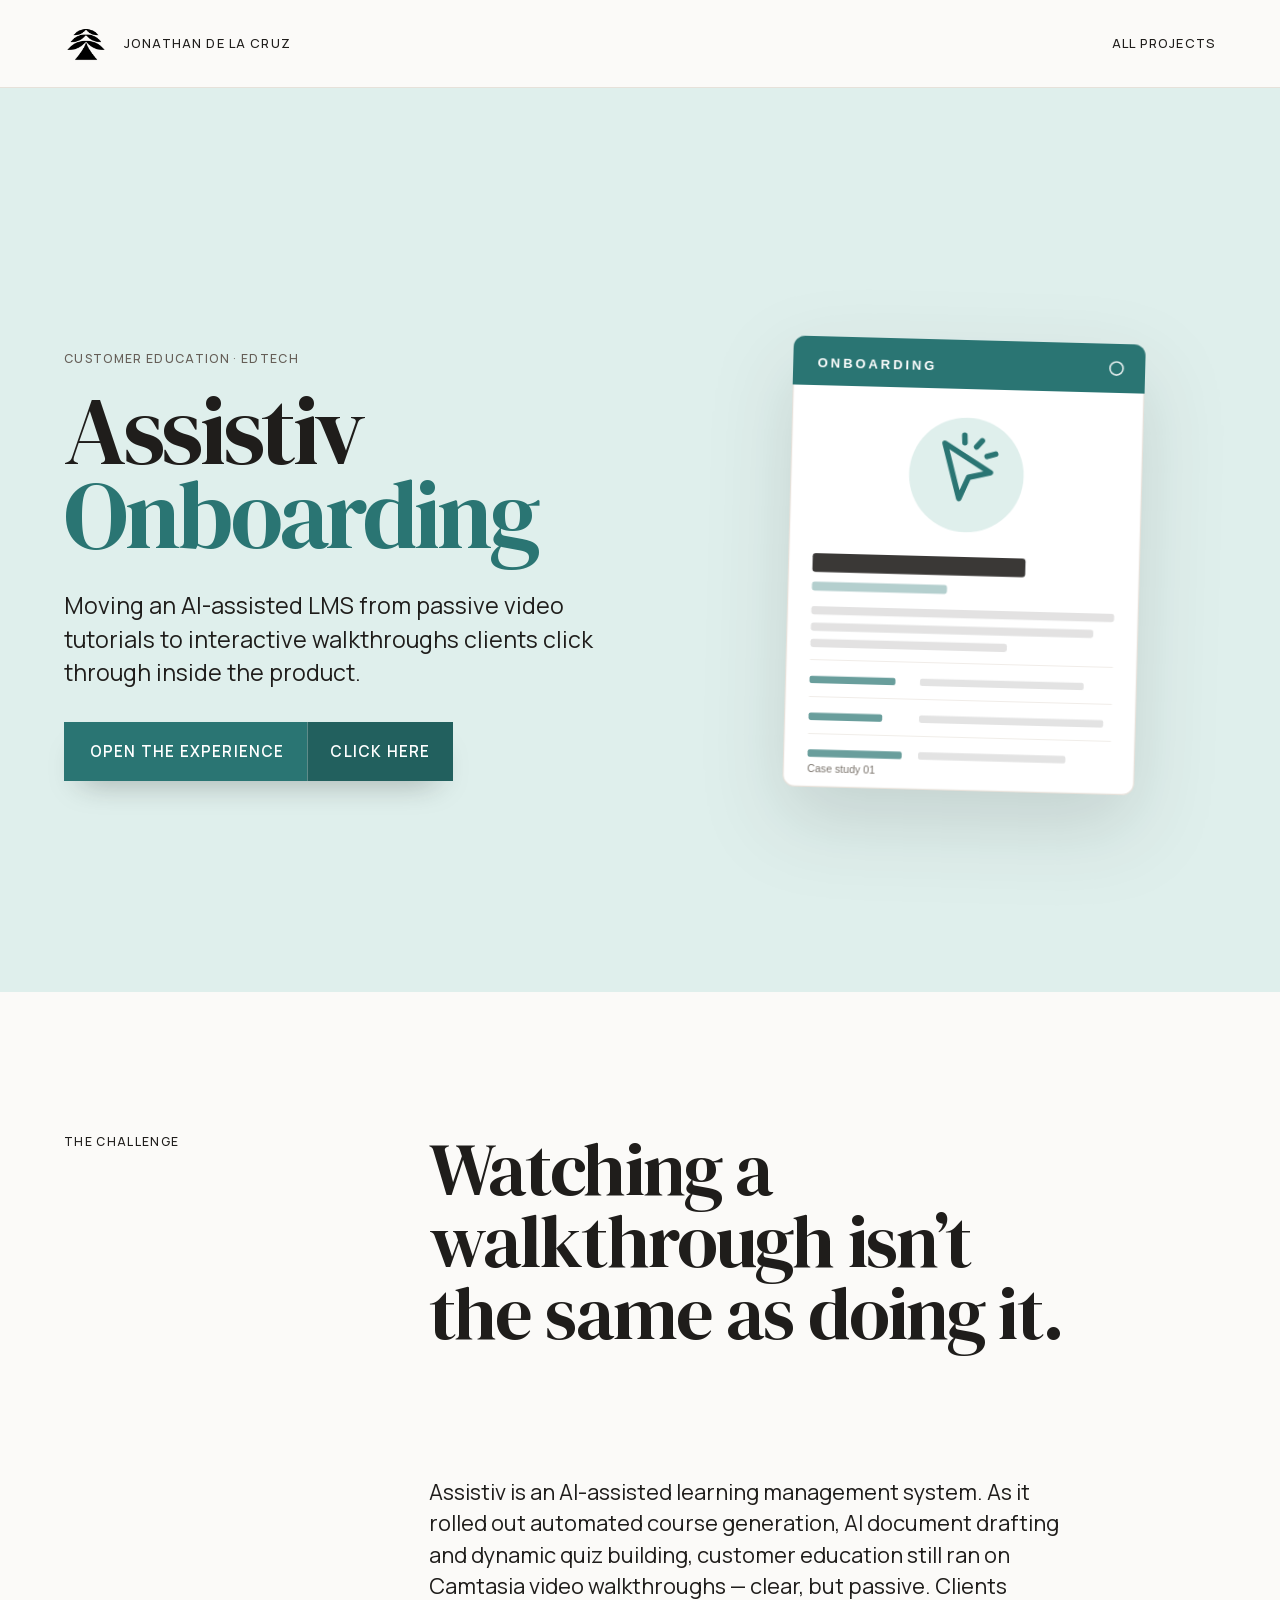
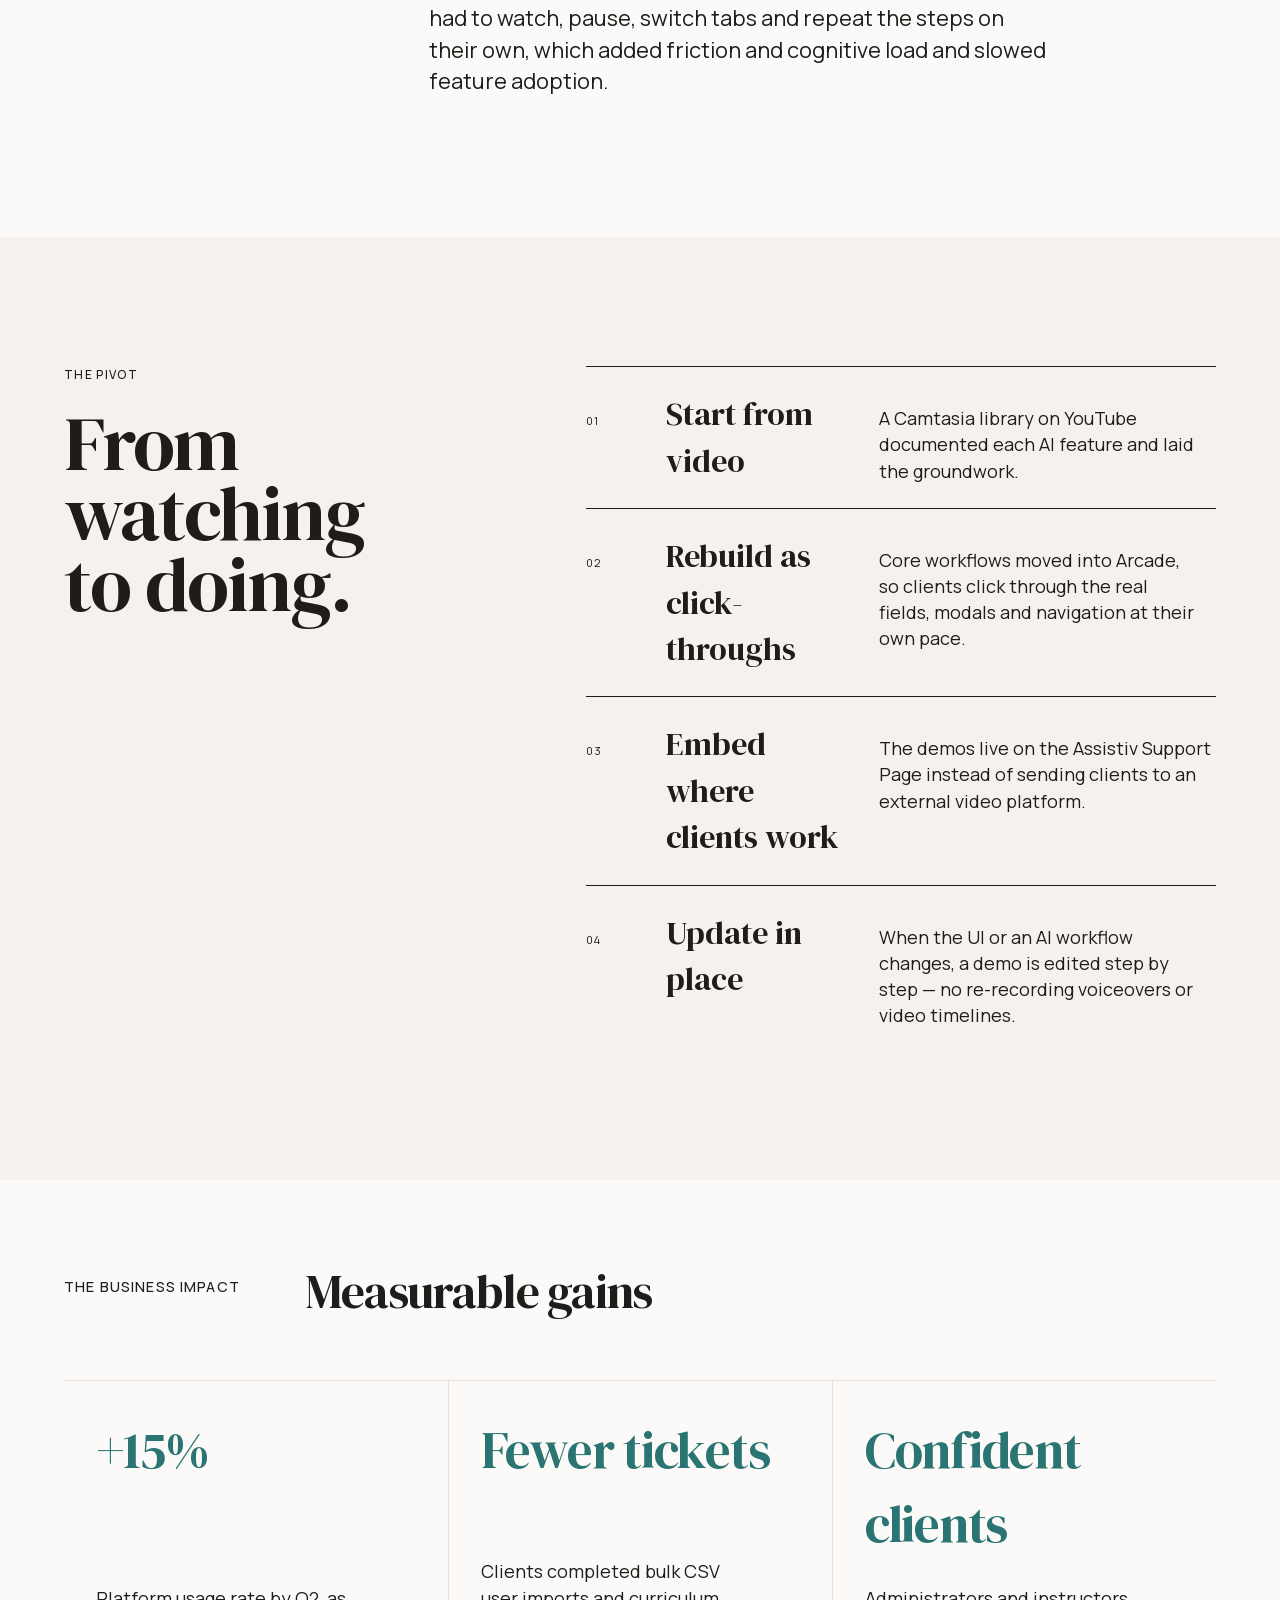
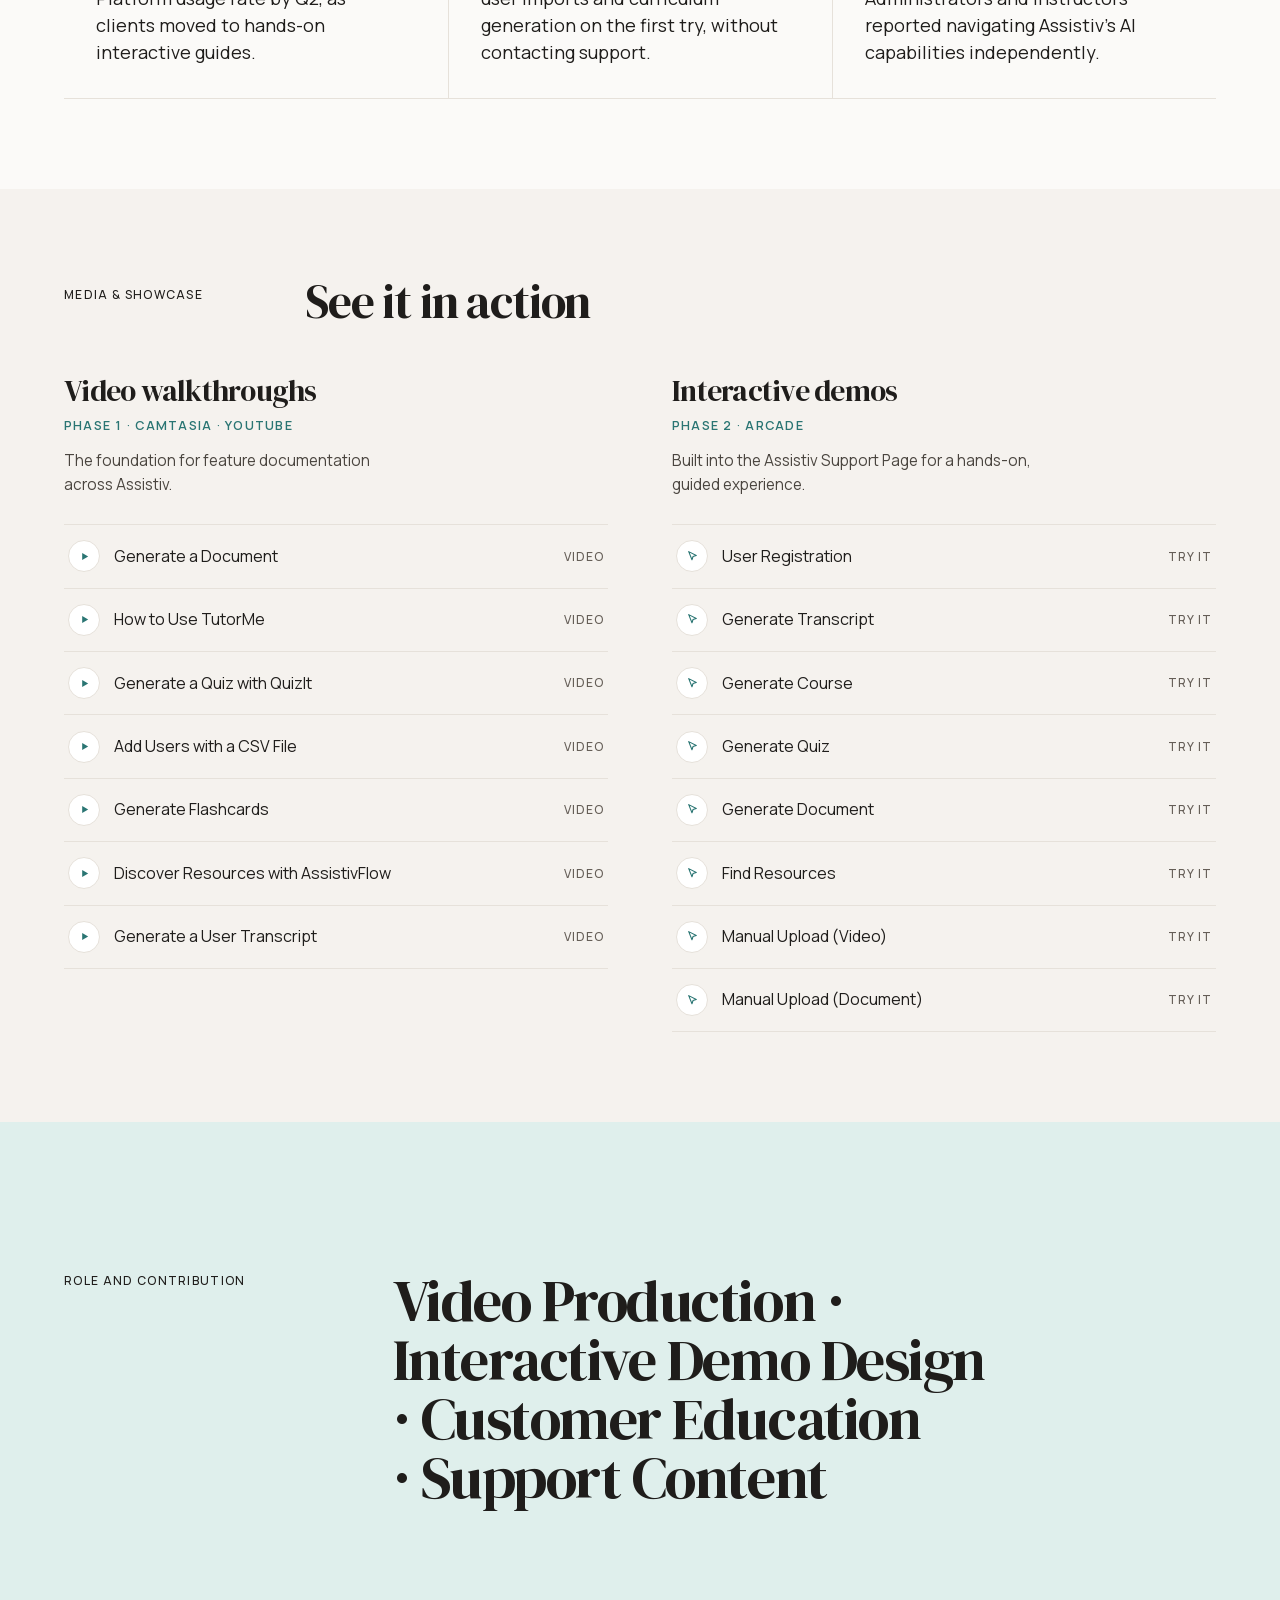
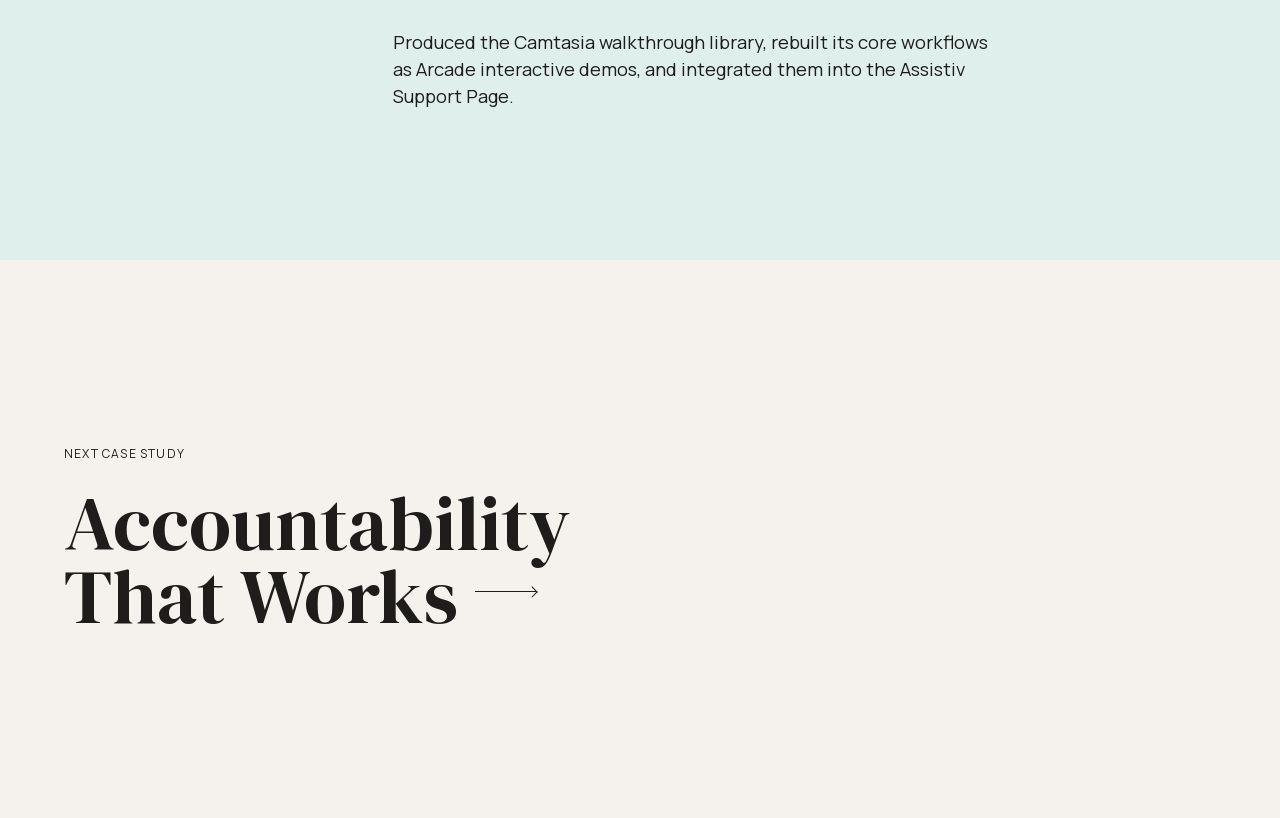
==== projects/01/index.html @ afb8cd5b "First version of portfolio Static site for GitHub Pages at jonathandelacruzid.github.io. Original .m" ====
<!DOCTYPE html>
<html lang="en">
<head>
  <meta charset="UTF-8">
  <meta name="viewport" content="width=device-width, initial-scale=1">
  <meta name="description" content="Assistiv Onboarding — moving an AI-assisted LMS’s customer education from passive video tutorials to interactive, in-product walkthroughs. A case study by Jonathan De La Cruz.">
  <link rel="icon" type="image/png" href="/brand/logo.png">
  <title>Assistiv Onboarding — Jonathan De La Cruz</title>
  <link rel="stylesheet" href="/_astro/global.C__PRQxV.css?v=2026091125">
</head>
<body class="case-page case-01">
<a class="skip-link" href="#main">Skip to main content</a>

<header class="case-header">
  <a class="case-home" href="/" aria-label="Back to home">
    <img src="/brand/logo.png" alt=""><span>Jonathan De La Cruz</span>
  </a>
  <a href="/#projects">All projects</a>
</header>

<main id="main" tabindex="-1">

  <!-- ============ HERO ============ -->
  <section class="case-hero">
    <div class="case-hero-copy">
      <p class="project-status">Customer education · EdTech</p>
      <h1>Assistiv<br><em>Onboarding</em></h1>
      <p class="case-deck">Moving an AI-assisted LMS from passive video tutorials to interactive walkthroughs clients click through inside the product.</p>
      <div class="case-actions">
        <!-- Opens the modal on the flagship interactive demo (Generate Course) -->
        <button type="button" class="case-button" data-project-modal aria-haspopup="dialog"
                data-video="https://demo.arcade.software/eIdaMYwODWnd1zCgJN51"><span class="case-button-label">Open the experience</span><span class="case-button-hint" aria-hidden="true">Click here</span></button>
      </div>
    </div>
      <div class="case-card-art" aria-hidden="true">
        <span></span>
        <img src="/images/cards/01.svg" alt="">
      </div>
  </section>

  <!-- ============ CHALLENGE ============ -->
  <section class="case-intro">
    <p class="case-number">The challenge</p>
    <h2>Watching a walkthrough isn’t the same as doing it.</h2>
    <p>Assistiv is an AI-assisted learning management system. As it rolled out automated course generation, AI document drafting and dynamic quiz building, customer education still ran on Camtasia video walkthroughs — clear, but passive. Clients had to watch, pause, switch tabs and repeat the steps on their own, which added friction and cognitive load and slowed feature adoption.</p>
  </section>

  <!-- ============ PIVOT ============ -->
  <section class="case-process case-01-process">
    <div class="process-heading">
      <p class="case-number">The pivot</p>
      <h2>From watching<br>to doing.</h2>
    </div>
    <ol class="journey-list">
      <li><span>Start from video</span>
        <p>A Camtasia library on YouTube documented each AI feature and laid the groundwork.</p>
      </li>
      <li><span>Rebuild as click-throughs</span>
        <p>Core workflows moved into Arcade, so clients click through the real fields, modals and navigation at their own pace.</p>
      </li>
      <li><span>Embed where clients work</span>
        <p>The demos live on the Assistiv Support Page instead of sending clients to an external video platform.</p>
      </li>
      <li><span>Update in place</span>
        <p>When the UI or an AI workflow changes, a demo is edited step by step — no re-recording voiceovers or video timelines.</p>
      </li>
    </ol>
  </section>

  <!-- ============ IMPACT ============ -->
  <section class="practice case-impact" aria-labelledby="impact-title">
    <div class="practice-intro">
      <p class="section-label">The business impact</p>
      <h2 id="impact-title">Measurable gains</h2>
    </div>
    <div class="practice-grid">
      <article class="practice-item">
        <h3>+15%</h3>
        <p>Platform usage rate by Q2, as clients moved to hands-on interactive guides.</p>
      </article>
      <article class="practice-item">
        <h3>Fewer tickets</h3>
        <p>Clients completed bulk CSV user imports and curriculum generation on the first try, without contacting support.</p>
      </article>
      <article class="practice-item">
        <h3>Confident clients</h3>
        <p>Administrators and instructors reported navigating Assistiv’s AI capabilities independently.</p>
      </article>
    </div>
  </section>

  <!-- ============ MEDIA ============
       Every .media-item plays in the modal; add or remove <li> rows freely. -->
  <section class="case-media" aria-labelledby="media-title">
    <div class="case-media-intro">
      <p class="case-number">Media &amp; showcase</p>
      <h2 id="media-title">See it in action</h2>
    </div>

    <div class="media-phases">
      <div class="media-phase">
        <h3>Video walkthroughs</h3>
        <p class="media-phase-meta">Phase 1 · Camtasia · YouTube</p>
        <p class="media-phase-note">The foundation for feature documentation across Assistiv.</p>
        <ul class="media-list" data-category="Phase 1 · Video walkthrough">
          <li><button type="button" class="media-item" data-project-modal aria-haspopup="dialog" data-video="https://youtu.be/sUVRJPkeFIY"><span class="media-icon" aria-hidden="true"><svg width="11" height="11" viewBox="0 0 24 24" fill="currentColor"><path d="M7 4.5v15l13-7.5z"/></svg></span><span class="media-title">Generate a Document</span><span class="media-kind">Video</span></button></li>
          <li><button type="button" class="media-item" data-project-modal aria-haspopup="dialog" data-video="https://youtu.be/mBNGm29snMU"><span class="media-icon" aria-hidden="true"><svg width="11" height="11" viewBox="0 0 24 24" fill="currentColor"><path d="M7 4.5v15l13-7.5z"/></svg></span><span class="media-title">How to Use TutorMe</span><span class="media-kind">Video</span></button></li>
          <li><button type="button" class="media-item" data-project-modal aria-haspopup="dialog" data-video="https://youtu.be/IfBvhmN5Dak"><span class="media-icon" aria-hidden="true"><svg width="11" height="11" viewBox="0 0 24 24" fill="currentColor"><path d="M7 4.5v15l13-7.5z"/></svg></span><span class="media-title">Generate a Quiz with QuizIt</span><span class="media-kind">Video</span></button></li>
          <li><button type="button" class="media-item" data-project-modal aria-haspopup="dialog" data-video="https://youtu.be/JyE-2MwUx4Q"><span class="media-icon" aria-hidden="true"><svg width="11" height="11" viewBox="0 0 24 24" fill="currentColor"><path d="M7 4.5v15l13-7.5z"/></svg></span><span class="media-title">Add Users with a CSV File</span><span class="media-kind">Video</span></button></li>
          <li><button type="button" class="media-item" data-project-modal aria-haspopup="dialog" data-video="https://youtu.be/KKsu8zJ3w8E"><span class="media-icon" aria-hidden="true"><svg width="11" height="11" viewBox="0 0 24 24" fill="currentColor"><path d="M7 4.5v15l13-7.5z"/></svg></span><span class="media-title">Generate Flashcards</span><span class="media-kind">Video</span></button></li>
          <li><button type="button" class="media-item" data-project-modal aria-haspopup="dialog" data-video="https://youtu.be/Ww1mPln5HUc"><span class="media-icon" aria-hidden="true"><svg width="11" height="11" viewBox="0 0 24 24" fill="currentColor"><path d="M7 4.5v15l13-7.5z"/></svg></span><span class="media-title">Discover Resources with AssistivFlow</span><span class="media-kind">Video</span></button></li>
          <li><button type="button" class="media-item" data-project-modal aria-haspopup="dialog" data-video="https://youtu.be/Z1Zgf-RsWPo"><span class="media-icon" aria-hidden="true"><svg width="11" height="11" viewBox="0 0 24 24" fill="currentColor"><path d="M7 4.5v15l13-7.5z"/></svg></span><span class="media-title">Generate a User Transcript</span><span class="media-kind">Video</span></button></li>
        </ul>
      </div>

      <div class="media-phase">
        <h3>Interactive demos</h3>
        <p class="media-phase-meta">Phase 2 · Arcade</p>
        <p class="media-phase-note">Built into the Assistiv Support Page for a hands-on, guided experience.</p>
        <ul class="media-list" data-category="Phase 2 · Interactive demo">
          <li><button type="button" class="media-item" data-project-modal aria-haspopup="dialog" data-video="https://demo.arcade.software/730xhR6P6kS7M3m3Q6Xa"><span class="media-icon" aria-hidden="true"><svg width="13" height="13" viewBox="0 0 24 24" fill="none" stroke="currentColor" stroke-width="2" stroke-linejoin="round"><path d="M5 3l14 7-6 2-2 6z"/></svg></span><span class="media-title">User Registration</span><span class="media-kind">Try it</span></button></li>
          <li><button type="button" class="media-item" data-project-modal aria-haspopup="dialog" data-video="https://demo.arcade.software/lqMMib7qHnflVjfK8iaY"><span class="media-icon" aria-hidden="true"><svg width="13" height="13" viewBox="0 0 24 24" fill="none" stroke="currentColor" stroke-width="2" stroke-linejoin="round"><path d="M5 3l14 7-6 2-2 6z"/></svg></span><span class="media-title">Generate Transcript</span><span class="media-kind">Try it</span></button></li>
          <li><button type="button" class="media-item" data-project-modal aria-haspopup="dialog" data-video="https://demo.arcade.software/eIdaMYwODWnd1zCgJN51"><span class="media-icon" aria-hidden="true"><svg width="13" height="13" viewBox="0 0 24 24" fill="none" stroke="currentColor" stroke-width="2" stroke-linejoin="round"><path d="M5 3l14 7-6 2-2 6z"/></svg></span><span class="media-title">Generate Course</span><span class="media-kind">Try it</span></button></li>
          <li><button type="button" class="media-item" data-project-modal aria-haspopup="dialog" data-video="https://demo.arcade.software/jLBe71g1gyzaVpB1tfGV"><span class="media-icon" aria-hidden="true"><svg width="13" height="13" viewBox="0 0 24 24" fill="none" stroke="currentColor" stroke-width="2" stroke-linejoin="round"><path d="M5 3l14 7-6 2-2 6z"/></svg></span><span class="media-title">Generate Quiz</span><span class="media-kind">Try it</span></button></li>
          <li><button type="button" class="media-item" data-project-modal aria-haspopup="dialog" data-video="https://demo.arcade.software/BAm0WwNHDBb8xrlkzpSb"><span class="media-icon" aria-hidden="true"><svg width="13" height="13" viewBox="0 0 24 24" fill="none" stroke="currentColor" stroke-width="2" stroke-linejoin="round"><path d="M5 3l14 7-6 2-2 6z"/></svg></span><span class="media-title">Generate Document</span><span class="media-kind">Try it</span></button></li>
          <li><button type="button" class="media-item" data-project-modal aria-haspopup="dialog" data-video="https://demo.arcade.software/qhQTdXZqeE2PW75YFyxJ"><span class="media-icon" aria-hidden="true"><svg width="13" height="13" viewBox="0 0 24 24" fill="none" stroke="currentColor" stroke-width="2" stroke-linejoin="round"><path d="M5 3l14 7-6 2-2 6z"/></svg></span><span class="media-title">Find Resources</span><span class="media-kind">Try it</span></button></li>
          <li><button type="button" class="media-item" data-project-modal aria-haspopup="dialog" data-video="https://demo.arcade.software/Mr5k2eyEIO1uCNEqiQW2"><span class="media-icon" aria-hidden="true"><svg width="13" height="13" viewBox="0 0 24 24" fill="none" stroke="currentColor" stroke-width="2" stroke-linejoin="round"><path d="M5 3l14 7-6 2-2 6z"/></svg></span><span class="media-title">Manual Upload (Video)</span><span class="media-kind">Try it</span></button></li>
          <li><button type="button" class="media-item" data-project-modal aria-haspopup="dialog" data-video="https://demo.arcade.software/QpvXNpzhklu4sdgwkZf6"><span class="media-icon" aria-hidden="true"><svg width="13" height="13" viewBox="0 0 24 24" fill="none" stroke="currentColor" stroke-width="2" stroke-linejoin="round"><path d="M5 3l14 7-6 2-2 6z"/></svg></span><span class="media-title">Manual Upload (Document)</span><span class="media-kind">Try it</span></button></li>
        </ul>
      </div>
    </div>
  </section>

  <!-- ============ ROLE ============ -->
  <section class="case-role case-01-role">
    <p class="case-number">Role and contribution</p>
    <h2>Video Production · Interactive Demo Design · Customer Education · Support Content</h2>
    <p>Produced the Camtasia walkthrough library, rebuilt its core workflows as Arcade interactive demos, and integrated them into the Assistiv Support Page.</p>
  </section>

  <nav class="case-next" aria-label="Project navigation">
    <p>Next case study</p>
    <a href="/projects/02/">Accountability That Works <span class="ui-arrow" aria-hidden="true"></span></a>
  </nav>

</main>

<script type="module" src="/_astro/project-modal.js?v=2026091125"></script>
</body>
</html>
---- _astro/global.C__PRQxV.css ----
@font-face {
  font-family:DM Serif Display;
  font-style:normal;
  font-display:swap;
  font-weight:400;
  src:url(/_astro/dm-serif-display-latin-ext-400-normal.woff2) format("woff2");
  unicode-range:U+0100-02BA, U+02BD-02C5, U+02C7-02CC, U+02CE-02D7, U+02DD-02FF, U+0304, U+0308, U+0329, U+1D00-1DBF, U+1E00-1E9F, U+1EF2-1EFF, U+2020, U+20A0-20AB, U+20AD-20C0, U+2113, U+2C60-2C7F, U+A720-A7FF
}
@font-face {
  font-family:DM Serif Display;
  font-style:normal;
  font-display:swap;
  font-weight:400;
  src:url(/_astro/dm-serif-display-latin-400-normal.woff2) format("woff2");
  unicode-range:U+0000-00FF, U+0131, U+0152-0153, U+02BB-02BC, U+02C6, U+02DA, U+02DC, U+0304, U+0308, U+0329, U+2000-206F, U+20AC, U+2122, U+2191, U+2193, U+2212, U+2215, U+FEFF, U+FFFD
}
@font-face {
  font-family:Manrope;
  font-style:normal;
  font-display:swap;
  font-weight:400 600;
  src:url(/_astro/manrope-latin-ext-normal.woff2) format("woff2");
  unicode-range:U+0100-02BA, U+02BD-02C5, U+02C7-02CC, U+02CE-02D7, U+02DD-02FF, U+0304, U+0308, U+0329, U+1D00-1DBF, U+1E00-1E9F, U+1EF2-1EFF, U+2020, U+20A0-20AB, U+20AD-20C0, U+2113, U+2C60-2C7F, U+A720-A7FF
}
@font-face {
  font-family:Manrope;
  font-style:normal;
  font-display:swap;
  font-weight:400 600;
  src:url(/_astro/manrope-latin-normal.woff2) format("woff2");
  unicode-range:U+0000-00FF, U+0131, U+0152-0153, U+02BB-02BC, U+02C6, U+02DA, U+02DC, U+0304, U+0308, U+0329, U+2000-206F, U+20AC, U+2122, U+2191, U+2193, U+2212, U+2215, U+FEFF, U+FFFD
}
:root {
  /* ---------- Wandor Bright ----------
     Paper ground, ink type, teal as the single action color.
     Change these values and the whole site re-themes. */

  /* surfaces */
  --paper:        #FBFAF8;   /* page ground — the white */
  --paper-warm:   #F5F2EE;   /* secondary surface */
  --card:         #EDE8E2;   /* raised / inset blocks */
  --line:         #E6E1DA;   /* hairlines and dividers */

  /* ink */
  --ink:          #1F1D1B;   /* body + headings */
  --ink-2:        #4A453F;   /* secondary text */
  --ink-3:        #7A736B;   /* labels, captions, meta */

  /* primary — sea teal */
  --teal-100:     #DFEFEC;
  --teal-300:     #8FD8D0;
  --teal-500:     #41B2A9;
  --teal-700:     #2A7573;
  --teal-900:     #1B4F4E;

  /* accents */
  --sky-300:      #8FD6F0;
  --sky-600:      #3A9FC4;
  --sky-800:      #00698C;

  --sun-300:      #F5C97F;
  --sun-500:      #F0A848;
  --sun-700:      #C4712A;

  --clay-500:     #D9603F;
  --clay-700:     #B8482A;

  --plum-400:     #9E86C0;
  --plum-600:     #7C6A9C;

  --sand-200:     #EFE3D3;
  --sand-400:     #D9B98C;

  /* ultra-light surface tints — added to match --teal-100's lightness,
     so each project slot can have its own ground without going saturated */
  --sky-100:      #E8F4FA;
  --sun-100:      #FDF1DF;
  --clay-100:     #FBEAE3;
  --plum-100:     #F0EBF6;
  --sand-100:     #F8F1E7;

  /* roles */
  --bg:           var(--paper);
  --fg:           var(--ink);
  --accent:       var(--teal-500);
  --accent-hover: #2F9A92;
  --accent-ink:   #FFFFFF;
  --link:         var(--teal-700);
  --link-hover:   var(--clay-700);

  /* type */
  --display:"DM Serif Display", Georgia, serif;
  --sans:"Manrope", system-ui, sans-serif;

  /* rhythm — wider gutter than the source for more air */
  --gutter:clamp(1.5rem, 5vw, 7rem)
}
* {
  box-sizing:border-box
}
html {
  scroll-behavior:smooth
}
body {
  background:var(--paper);
  color:var(--ink);
  font-family:var(--sans);
  -webkit-font-smoothing:antialiased;
  text-rendering:optimizelegibility;
  margin:0;
  font-size:1.125rem;
  line-height:1.45
}
h1,
h2,
h3 {
  text-wrap:balance
}
p {
  text-wrap:pretty
}
::selection {
  background:var(--teal-100);
  color:var(--ink)
}
a {
  color:inherit;
  text-underline-offset:.35em
}
a:focus-visible {
  outline:3px solid var(--teal-500);
  outline-offset:6px
}
.site-header {
  z-index:10;
  padding:1.25rem var(--gutter);
  text-transform:uppercase;
  letter-spacing:.06em;
  justify-content:space-between;
  align-items:center;
  font-size:.875rem;
  display:flex;
  position:absolute;
  inset:0 0 auto
}
.mark-link img {
  object-fit:contain;
  width:3rem;
  height:3rem;
  display:block
}
.site-header nav {
  gap:clamp(1.25rem,3vw,3rem);
  display:flex
}
.site-header nav a {
  border-bottom:1px solid #0000;
  padding-block:.35rem;
  text-decoration:none
}
.site-header nav a:hover {
  border-bottom-color:currentColor
}
.hero {
  background:var(--paper);
  min-height:74svh;
  padding:0;
  display:block;
  position:relative;
  overflow:hidden
}
.hero-copy {
  z-index:2;
  max-width:70rem;
  min-height:74svh;
  padding:clamp(8rem,14vh,11rem) var(--gutter) clamp(5rem, 9vh, 7.5rem);
  background:var(--paper);
  flex-direction:column;
  justify-content:flex-end;
  display:flex;
  position:relative
}
.wordmark {
  width:min(23rem,78vw);
  height:auto;
  margin:0 0 1rem;
  display:block
}
.hero h1 {
  max-width:25ch;
  font-family:var(--sans);
  letter-spacing:-.02em;
  margin:0;
  font-size:clamp(1.25rem,1.5vw,1.65rem);
  font-weight:400;
  line-height:1.25
}
.hero-project-link {
  letter-spacing:.1em;
  text-transform:uppercase;
  border-bottom:1px solid;
  align-self:flex-start;
  margin-top:clamp(2.5rem,5vh,4rem);
  padding-bottom:.35rem;
  font-size:.75rem;
  font-weight:500;
  text-decoration:none
}
.hero-project-link span {
  margin-left:.6rem;
  transition:transform .2s;
  display:inline-block
}
.hero-project-link:hover span {
  transform:translateY(.2rem)
}
.scratch-reveal {
  z-index:3;
  aspect-ratio:1.38;
  cursor:crosshair;
  touch-action:none;
  width:clamp(23rem,38vw,34rem);
  position:absolute;
  bottom:clamp(3.5rem,7vh,5.5rem);
  right:clamp(3rem,7vw,8rem);
  overflow:hidden
}
.scratch-reveal:focus-visible {
  outline:3px solid var(--teal-500);
  outline-offset:.5rem
}
.scratch-underlay {
  background:var(--paper-warm);
  color:var(--teal-700);
  clip-path:polygon(3% 7%,96% 0,100% 91%,7% 100%,0 54%);
  flex-direction:column;
  justify-content:center;
  padding:clamp(2rem,4vw,4rem);
  display:flex;
  position:absolute;
  inset:0;
  overflow:hidden
}
.scratch-underlay span {
  z-index:1;
  font-family:var(--display);
  font-size:clamp(2.4rem,4.2vw,4.8rem);
  line-height:.88;
  position:relative
}
.scratch-underlay span:nth-child(2) {
  margin-left:12%
}
.scratch-underlay span:nth-child(3) {
  margin-left:2%
}
.scratch-canvas {
  z-index:2;
  display:block;
  position:absolute;
  inset:0
}
.scratch-prompt {
  z-index:3;
  color:var(--accent-ink);
  letter-spacing:.12em;
  text-transform:uppercase;
  pointer-events:none;
  margin:0;
  font-size:.7rem;
  font-weight:500;
  transition:opacity .25s;
  position:absolute;
  top:45%;
  right:12%
}
.scratch-reveal.is-started .scratch-prompt {
  opacity:0
}
.scratch-reveal.is-revealed .scratch-canvas {
  opacity:0;
  transition:opacity .45s
}
.hero-showcase {
  background:var(--paper-warm);
  min-width:0
}
.hero-image {
  width:100%;
  min-width:0;
  height:100%;
  min-height:0;
  margin:0;
  position:relative;
  overflow:hidden
}
.hero-image>img:first-child {
  object-fit:cover;
  object-position:center;
  opacity:.9;
  width:100%;
  height:100%;
  transition:transform 1.2s cubic-bezier(.2,.7,.2,1);
  display:block
}
.hero-image:hover>img:first-child {
  transform:scale(1.02)
}
.hero-image figcaption {
  z-index:2;
  background:var(--paper-warm);
  color:var(--ink);
  letter-spacing:.06em;
  text-transform:uppercase;
  padding:.65rem .8rem .58rem;
  font-size:.72rem;
  font-weight:500;
  position:absolute;
  bottom:1.25rem;
  left:1.25rem
}
.hero-image figcaption span {
  color:var(--clay-700);
  margin-right:.65rem
}
.hero-intro {
  background:var(--paper-warm);
  color:var(--ink);
  grid-template-columns:minmax(6rem,.28fr) minmax(0,1fr);
  align-items:center;
  gap:clamp(1.75rem,3vw,3rem);
  padding:clamp(7rem,10vw,10rem) clamp(2rem,5vw,6rem);
  display:grid
}
.hero-intro>img {
  aspect-ratio:1;
  object-fit:cover;
  border-radius:50%;
  align-self:start;
  width:min(100%,8rem);
  margin-top:.35rem;
  display:block
}
.hero-intro-kicker {
  letter-spacing:.1em;
  text-transform:uppercase;
  margin:0 0 2.25rem;
  font-size:.7rem;
  font-weight:500
}
.hero-intro-statement {
  max-width:22ch;
  font-family:var(--display);
  margin:0;
  font-size:clamp(1.9rem,2.45vw,2.8rem);
  line-height:1.12
}
.hero-intro-copy {
  max-width:35rem;
  margin:2rem 0 0;
  font-size:clamp(1rem,1.25vw,1.2rem);
  line-height:1.55
}
.hero-intro a {
  letter-spacing:.09em;
  text-transform:uppercase;
  border-bottom:1px solid;
  margin-top:2.5rem;
  padding-bottom:.3rem;
  font-size:.72rem;
  font-weight:500;
  text-decoration:none;
  display:inline-block
}
.hero-intro a span {
  margin-left:.5rem;
  transition:transform .2s;
  display:inline-block
}
.hero-intro a:hover span {
  transform:translate(.25rem)
}
@media (width>=801px) {
  .site-header nav {
    color:var(--ink-2);
    text-shadow:none
  }
  .site-header nav a {
    padding-inline:0
  }
}
.motion-shape {
  transform-box:fill-box;
  transform-origin:50%;
  will-change:transform
}
.motion-shape-one {
  fill:var(--plum-400);
  animation:30s infinite shape-one
}
.motion-shape-two {
  fill:var(--clay-500);
  animation:30s infinite shape-two
}
.motion-shape-three {
  fill:var(--sun-500);
  animation:30s infinite shape-three
}
.motion-mark {
  opacity:0;
  transform-box:fill-box;
  transform-origin:50%;
  will-change:transform, opacity
}
.motion-title {
  fill:var(--ink);
  font-family:var(--display);
  letter-spacing:-.025em;
  will-change:transform, opacity;
  opacity:0;
  font-size:52px
}
.motion-subtitle {
  fill:var(--ink-3);
  font-family:var(--sans);
  letter-spacing:.02em;
  will-change:transform, opacity;
  opacity:0;
  font-size:20px;
  font-weight:500
}
@keyframes shape-one {
  0%,
  to {
    animation-timing-function:cubic-bezier(.45,0,.55,1);
    transform:translate(-122px,-62px)rotate(-9deg)scale(.66)
  }
  13% {
    animation-timing-function:cubic-bezier(.45,0,.55,1);
    transform:translate(-56px,-112px)rotate(-4deg)scale(.72)
  }
  26% {
    animation-timing-function:cubic-bezier(.45,0,.55,1);
    transform:translate(44px,-70px)rotate(1deg)scale(.8)
  }
  39% {
    animation-timing-function:cubic-bezier(.45,0,.55,1);
    transform:translate(72px,-18px)rotate(3deg)scale(.78)
  }
  51% {
    animation-timing-function:cubic-bezier(.45,0,.55,1);
    transform:translate(14px,74px)rotate(4deg)scale(.73)
  }
  64% {
    animation-timing-function:cubic-bezier(.45,0,.55,1);
    transform:translate(8px,144px)rotate(9deg)scale(.76)
  }
  77% {
    animation-timing-function:cubic-bezier(.45,0,.55,1);
    transform:translate(-116px,92px)rotate(1deg)scale(.69)
  }
  89% {
    animation-timing-function:cubic-bezier(.45,0,.55,1);
    transform:translate(-154px,12px)rotate(-6deg)scale(.64)
  }
}
@keyframes shape-two {
  0%,
  to {
    animation-timing-function:cubic-bezier(.45,0,.55,1);
    transform:translate(126px,-76px)rotate(9deg)scale(.65)
  }
  13% {
    animation-timing-function:cubic-bezier(.45,0,.55,1);
    transform:translate(158px,10px)rotate(6deg)scale(.68)
  }
  26% {
    animation-timing-function:cubic-bezier(.45,0,.55,1);
    transform:translate(70px,88px)rotate(1deg)scale(.8)
  }
  39% {
    animation-timing-function:cubic-bezier(.45,0,.55,1);
    transform:translate(-18px,14px)rotate(-2deg)scale(.78)
  }
  51% {
    animation-timing-function:cubic-bezier(.45,0,.55,1);
    transform:translate(54px,84px)rotate(-4deg)scale(.73)
  }
  64% {
    animation-timing-function:cubic-bezier(.45,0,.55,1);
    transform:translate(-24px,154px)rotate(-9deg)scale(.75)
  }
  77% {
    animation-timing-function:cubic-bezier(.45,0,.55,1);
    transform:translate(116px,112px)rotate(-1deg)scale(.7)
  }
  89% {
    animation-timing-function:cubic-bezier(.45,0,.55,1);
    transform:translate(166px,6px)rotate(7deg)scale(.63)
  }
}
@keyframes shape-three {
  0%,
  to {
    animation-timing-function:cubic-bezier(.45,0,.55,1);
    transform:translate(-18px,138px)rotate(6deg)scale(.64)
  }
  13% {
    animation-timing-function:cubic-bezier(.45,0,.55,1);
    transform:translate(-104px,122px)rotate(-2deg)scale(.68)
  }
  26% {
    animation-timing-function:cubic-bezier(.45,0,.55,1);
    transform:translate(-82px,18px)rotate(-5deg)scale(.8)
  }
  39% {
    animation-timing-function:cubic-bezier(.45,0,.55,1);
    transform:translate(-72px,-18px)rotate(-2deg)scale(.78)
  }
  51% {
    animation-timing-function:cubic-bezier(.45,0,.55,1);
    transform:translate(18px,24px)rotate(3deg)scale(.73)
  }
  64% {
    animation-timing-function:cubic-bezier(.45,0,.55,1);
    transform:translate(124px,8px)rotate(9deg)scale(.74)
  }
  77% {
    animation-timing-function:cubic-bezier(.45,0,.55,1);
    transform:translate(102px,116px)rotate(2deg)scale(.68)
  }
  89% {
    animation-timing-function:cubic-bezier(.45,0,.55,1);
    transform:translate(20px,166px)rotate(-4deg)scale(.62)
  }
}
@keyframes mark-awaken {
  0%,
  30%,
  to {
    opacity:0;
    transform:rotate(-5deg)scale(.72)
  }
  40% {
    opacity:1;
    transform:rotate(-1deg)scale(.97)
  }
  52% {
    opacity:1;
    transform:rotate(1deg)scale(1.02)
  }
  62% {
    opacity:0;
    transform:rotate(4deg)scale(.82)
  }
}
@keyframes title-reveal {
  0%,
  32%,
  to {
    opacity:0;
    transform:translateY(10px)
  }
  42% {
    opacity:1;
    transform:translateY(1px)
  }
  53% {
    opacity:1;
    transform:translateY(-1px)
  }
  63% {
    opacity:0;
    transform:translateY(-8px)
  }
}
.scroll-cue {
  z-index:4;
  width:2rem;
  height:3.5rem;
  color:var(--ink-3);
  position:absolute;
  bottom:7vh;
  left:50%;
  transform:translate(-50%)
}
.scroll-cue span,
.scroll-cue:after {
  content:"";
  background:currentColor;
  position:absolute;
  left:50%
}
.scroll-cue span {
  width:2px;
  height:2.75rem;
  top:0
}
.scroll-cue:after {
  background:0 0;
  border:2px solid;
  border-width:0 2px 2px 0;
  width:1rem;
  height:1rem;
  bottom:.25rem;
  transform:translate(-45%)rotate(45deg)
}
.projects-intro,
.practice-transition {
  min-height:30svh;
  padding:clamp(3.5rem, 6vw, 6rem) var(--gutter);
  background:var(--paper-warm);
  color:var(--ink);
  grid-template-columns:.8fr 1.2fr;
  align-items:center;
  gap:clamp(3rem,8vw,9rem);
  display:grid
}
.projects-intro h2,
.practice-transition h2 {
  margin:0;
  font-size:clamp(3.8rem,7vw,7rem);
  line-height:.9
}
.projects-intro p,
.practice-transition p {
  max-width:34rem;
  margin:0;
  font-size:clamp(1.25rem,2vw,1.8rem);
  line-height:1.4
}
.practice-transition {
  background:var(--teal-100);
  min-height:58svh;
  color:var(--ink);
  padding-block:clamp(4.5rem,7vw,7rem)
}
.practice-transition h2 {
  color:var(--teal-900);
  font-size:clamp(4.5rem,9vw,9rem)
}
.practice-transition p {
  align-self:end;
  padding-bottom:0;
  line-height:1.35
}
.project-index {
  padding:clamp(5.5rem, 8vw, 8.5rem) var(--gutter) clamp(6.5rem, 10vw, 10rem);
  background:var(--paper);
  color:var(--ink)
}
.project-index-heading {
  grid-template-columns:.8fr 1.2fr;
  align-items:end;
  gap:clamp(3rem,8vw,9rem);
  margin-bottom:clamp(2.75rem,4.5vw,4.5rem);
  display:grid
}
.project-index-heading h2 {
  margin:0;
  font-size:clamp(3.8rem,7vw,7rem);
  line-height:.9
}
.project-index-heading p {
  max-width:31rem;
  margin:0;
  font-size:clamp(1.15rem,1.7vw,1.55rem);
  line-height:1.4
}
.project-mosaic {
  grid-template-rows:repeat(2,minmax(24rem,44vh));
  grid-template-columns:repeat(12,minmax(0,1fr));
  gap:clamp(1.1rem,1.8vw,1.75rem);
  display:grid
}
.project-tile {
  isolation:isolate;
  min-width:0;
  position:relative;
  overflow:hidden;
  border:1px solid var(--line);
  border-radius:1.1rem
}
.project-tile--01 {
  color:var(--ink);
  background:var(--teal-100);
  grid-area:1/1/3/6
}
.project-tile--02 {
  color:var(--ink);
  background:var(--sand-100);
  grid-area:1/6/auto/9
}
.project-tile--03 {
  color:var(--ink);
  background:var(--sky-100);
  grid-area:2/6/auto/9
}
.project-tile--05 {
  color:var(--ink);
  background:var(--plum-100);
  grid-area:1/9/auto/13
}
.project-tile--06 {
  background:var(--sun-100);
  color:var(--ink);
  grid-area:2/9/auto/13
}
.tile-copy {
  z-index:2;
  padding:clamp(1.6rem,2.4vw,2.4rem);
  position:relative
}
.tile-number {
  letter-spacing:.07em;
  text-transform:uppercase;
  flex-wrap:wrap;
  gap:.25rem;
  margin:0 0 .65rem;
  font-size:.52rem;
  font-weight:500;
  line-height:1;
  display:flex
}
.tile-number span {
  border:1px solid;
  border-radius:999px;
  padding:.27rem .38rem .23rem
}
.tile-number span:first-child {
  border-color:#0000;
  border-radius:0;
  margin-right:.15rem;
  padding-inline:0
}
.project-tile h3 {
  max-width:13ch;
  margin:0;
  font-size:clamp(1.75rem,2.7vw,3.4rem);
  line-height:.91
}
.project-tile h3 em {
  font-style:normal
}
.project-tile--01 h3 {
  font-size:clamp(3rem,4.8vw,5.8rem)
}
.project-tile--01 h3 em {
  color:var(--teal-700)
}
.project-tile--02 h3 em {
  color:var(--clay-700)
}
.project-tile--03 h3 em {
  color:var(--sky-800)
}
.project-tile--05 h3 em {
  color:var(--plum-600)
}
.project-tile--06 h3 em {
  color:var(--sun-700)
}
.tile-copy>p:last-child {
  max-width:28ch;
  margin:1rem 0 0;
  font-size:clamp(.9rem,1vw,1rem);
  line-height:1.42
}
.project-tile--02 .tile-copy>p:last-child,.project-tile--03 .tile-copy>p:last-child,.project-tile--05 .tile-copy>p:last-child,.project-tile--06 .tile-copy>p:last-child {
  max-width:23ch
}
.tile-main-link {
  color:inherit;
  text-decoration:none
}
.tile-main-link:after {
  content:"";
  z-index:1;
  position:absolute;
  inset:0
}
.tile-experience {
  z-index:4;
  color:var(--ink);
  letter-spacing:.08em;
  text-transform:uppercase;
  background:#FFFFFF;
  border:1px solid var(--line);
  align-items:center;
  gap:.45rem;
  padding:.65rem .82rem .57rem;
  font-size:.7rem;
  font-weight:500;
  line-height:1;
  text-decoration:none;
  transition:transform .2s,box-shadow .2s;
  display:inline-flex;
  position:absolute;
  bottom:1.15rem;
  right:1.25rem;
  box-shadow:0 .35rem 1rem #1f1d1b14
}
.tile-experience:hover {
  transform:translate(-2px,-2px);
  box-shadow:0 .6rem 1.4rem #1f1d1b1f
}
.tile-art {
  z-index:0;
  pointer-events:none;
  position:absolute;
  inset:0
}
.tile-art img {
  transition:transform .65s cubic-bezier(.2,.75,.2,1);
  display:block
}
.project-tile:hover .tile-art img {
  transform:scale(1.035)rotate(.5deg)
}
.project-tile:focus-within {
  outline:3px solid var(--teal-500);
  outline-offset:-3px
}
.project-tile--01 .tile-art {
  top:40%
}
.tile-01-bg {
  object-fit:cover;
  opacity:.42;
  width:100%;
  height:100%;
  position:absolute;
  inset:0
}
.tile-01-fg {
  z-index:1;
  object-fit:contain;
  filter:drop-shadow(0 1.2rem 1.4rem #1f1d1b1f);
  width:73%;
  height:82%;
  position:absolute;
  bottom:-5%;
  left:13%
}
.project-tile--02 .tile-art {
  top:56%;
  overflow:hidden
}
.project-tile--02 .tile-art img {
  width:52%;
  position:absolute;
  bottom:-44%;
  right:-3%
}
.project-tile--03 .tile-art {
  border:1px solid;
  height:40%;
  inset:auto .9rem .9rem 42%;
  overflow:hidden
}
.project-tile--03 .tile-art img {
  object-fit:cover;
  object-position:left top;
  width:100%;
  height:100%
}
.project-tile--05 .tile-copy>p:last-child {
  max-width:20ch
}
.project-tile--05 .tile-art {
  top:47%;
  overflow:hidden
}
.project-tile--05 .tile-art img {
  object-fit:contain;
  filter:drop-shadow(-.8rem 1rem 1rem #1f1d1b1f);
  width:63%;
  height:96%;
  position:absolute;
  bottom:-26%;
  right:-3%
}
.project-tile--06 .tile-art {
  height:42%;
  inset:auto 0 0 53%;
  overflow:hidden
}
.project-tile--06 .tile-art img {
  object-fit:cover;
  object-position:left center;
  width:100%;
  height:100%
}
.capabilities {
  border-top:1px solid var(--line);
  grid-template-columns:.8fr 3.2fr;
  gap:clamp(2rem,5vw,6rem);
  margin-top:clamp(4rem,7vw,7rem);
  padding-top:1.5rem;
  display:grid
}
.capabilities h3 {
  font-family:var(--sans);
  letter-spacing:.1em;
  text-transform:uppercase;
  margin:0;
  font-size:.72rem;
  font-weight:500
}
.capabilities ul {
  grid-template-columns:repeat(2,minmax(0,1fr));
  gap:0 clamp(2rem,5vw,6rem);
  margin:0;
  padding:0;
  list-style:none;
  display:grid
}
.capabilities li {
  font-family:var(--display);
  padding:0 0 1.1rem;
  font-size:clamp(1.5rem,2.4vw,2.5rem);
  line-height:1.05
}
.capabilities li:nth-child(n+3) {
  border-top:1px solid var(--line);
  padding-top:1.1rem
}
.featured {
  z-index:3;
  min-height:105svh;
  padding:clamp(4rem, 9vw, 9rem) var(--gutter);
  background:var(--sun-100);
  color:var(--ink);
  grid-template-columns:.85fr 1.15fr;
  align-items:center;
  gap:clamp(3rem,8vw,9rem);
  margin-top:0;
  display:grid;
  position:relative
}
.section-label {
  text-transform:uppercase;
  letter-spacing:.08em;
  margin:0 0 2rem;
  font-size:.9rem;
  font-weight:500
}
h2,
h3 {
  font-family:var(--display);
  letter-spacing:-.025em;
  font-weight:400
}
.featured h2 {
  margin:0;
  font-size:clamp(4rem,8vw,8rem);
  line-height:.88
}
.featured-description {
  max-width:33rem;
  margin:2rem 0;
  font-size:clamp(1.1rem,1.6vw,1.45rem)
}
.project-meta {
  letter-spacing:.08em;
  text-transform:uppercase;
  max-width:34rem;
  margin:0 0 2rem;
  font-size:.78rem;
  font-weight:500;
  line-height:1.6
}
.text-link {
  align-items:center;
  gap:.55rem;
  font-weight:500;
  text-decoration-thickness:2px;
  display:inline-flex
}
.ui-arrow {
  color:currentColor;
  flex:none;
  width:1rem;
  height:1rem;
  display:inline-block;
  position:relative
}
.ui-arrow:before {
  content:"";
  background:currentColor;
  width:100%;
  height:1px;
  position:absolute;
  top:calc(50% - .5px);
  left:0
}
.ui-arrow:after {
  content:"";
  border-top:1px solid;
  border-right:1px solid;
  width:.45rem;
  height:.45rem;
  position:absolute;
  top:calc(50% - .25rem);
  right:0;
  transform:rotate(45deg)
}
.ui-arrow-external {
  transform:rotate(-45deg)
}
.ui-arrow-down {
  transform:rotate(90deg)
}
.featured-preview img {
  width:100%;
  height:auto;
  display:block
}
.case-03-preview {
  min-width:0
}
.experience-browser {
  aspect-ratio:16/10;
  background:var(--paper-warm);
  border:1px solid var(--line);
  border-radius:1.25rem;
  position:relative;
  overflow:hidden;
  box-shadow:0 1.2rem 2.4rem #1f1d1b1a
}
.experience-browser>span {
  z-index:2;
  aspect-ratio:1;
  background:var(--clay-500);
  border-radius:50%;
  width:.48rem;
  position:absolute;
  top:.8rem
}
.experience-browser>span:first-child {
  left:1rem
}
.experience-browser>span:nth-child(2) {
  background:var(--sun-500);
  left:1.8rem
}
.experience-browser>span:nth-child(3) {
  background:var(--teal-300);
  border:1px solid var(--line);
  left:2.6rem
}
.experience-browser>img {
  object-fit:cover;
  object-position:center;
  width:95.6%;
  height:95.6%;
  position:absolute;
  inset:2.2%
}
.case-01-backdrop {
  z-index:-3;
  object-fit:cover;
  opacity:.38;
  width:120%;
  height:90%;
  position:absolute;
  inset:5% -10%;
  mask-image:linear-gradient(#0000,#000 15% 82%,#0000)
}
.project-status {
  color:var(--ink-3);
  letter-spacing:.11em;
  text-transform:uppercase;
  margin:0 0 1.3rem;
  font-size:.76rem;
  font-weight:500
}
.project-actions {
  flex-wrap:wrap;
  align-items:center;
  gap:1.25rem 2.25rem;
  display:flex
}
.subtle-link {
  color:var(--ink-3)
}
.dot-one {
  aspect-ratio:1;
  background:var(--sun-500);
  width:24%;
  top:9%;
  left:0
}
.dot-two {
  aspect-ratio:1;
  background:var(--teal-500);
  width:17%;
  top:31%;
  right:2%
}
.dot-three {
  aspect-ratio:1;
  background:var(--clay-500);
  width:11%;
  bottom:8%;
  left:5%
}
.practice {
  background:var(--paper);
  color:var(--ink);
  padding:clamp(5rem, 7vw, 7rem) var(--gutter)
}
.practice-intro {
  grid-template-columns:.35fr 1.65fr;
  gap:3rem;
  margin-bottom:clamp(3rem,5vw,5rem);
  display:grid
}
.practice-intro .section-label {
  margin-bottom:0;
  padding-top:.45rem
}
.practice h2 {
  white-space:nowrap;
  max-width:none;
  margin:0;
  font-size:clamp(2.6rem,3.7vw,3.8rem);
  line-height:.98
}
.practice-grid {
  border-top:1px solid var(--line);
  border-bottom:1px solid var(--line);
  grid-template-columns:repeat(3,1fr);
  display:grid
}
.practice-item {
  min-height:15rem;
  color:var(--ink);
  flex-direction:column;
  justify-content:space-between;
  padding:clamp(1.5rem,2.5vw,2.5rem);
  display:flex
}
.practice-item h3 {
  margin:0;
  font-size:clamp(2.7rem,4vw,4rem)
}
.practice-item p {
  max-width:27ch;
  margin:0;
  line-height:1.5
}
.practice-item+.practice-item {
  border-left:1px solid var(--line)
}
.practice-item.design,
.practice-item.experience {
  background:0 0;
  transform:none
}
.practice-item h3 {
  color:var(--teal-700)
}
.about {
  background:var(--paper);
  color:var(--ink);
  padding:clamp(7rem, 11vw, 11rem) var(--gutter);
  border-top:1px solid var(--line);
  grid-template-columns:minmax(15rem,.55fr) minmax(0,1.45fr);
  grid-template-areas:"heading copy""portrait copy";
  align-items:start;
  gap:3rem clamp(4rem,8vw,9rem);
  display:grid
}
.about-heading {
  grid-area:heading
}
.about-heading .section-label {
  margin:0 0 2rem;
  font-size:.72rem
}
.about h2 {
  margin:0;
  font-size:clamp(4.5rem,7vw,6rem);
  line-height:.9
}
.about-heading>p:not(.section-label) {
  max-width:21rem;
  margin:2rem 0 0;
  font-size:clamp(1.2rem,1.55vw,1.5rem);
  line-height:1.45
}
.about-portrait {
  grid-area:portrait;
  justify-self:start;
  width:min(100%,17rem);
  margin:0;
  position:relative
}
.about-portrait:before {
  content:"";
  aspect-ratio:1;
  z-index:0;
  background:var(--teal-100);
  border-radius:50%;
  width:96%;
  position:absolute;
  bottom:-7%;
  right:-8%
}
.about-portrait img {
  z-index:1;
  aspect-ratio:1;
  object-fit:cover;
  border-radius:50%;
  width:100%;
  display:block;
  position:relative;
  transform:rotate(-1.5deg)
}
.about-copy {
  grid-area:copy;
  grid-template-columns:repeat(2,minmax(0,1fr));
  gap:clamp(3rem,5vw,6rem);
  max-width:72rem;
  display:grid
}
.about-story {
  font-size:clamp(1.12rem,1.35vw,1.35rem);
  line-height:1.55
}
.about-copy p {
  max-width:58ch;
  line-height:1.58
}
.about-copy p:first-child {
  margin-top:0
}
.about-copy p+p {
  margin-top:1.4rem
}
.about-salon {
  border-left:1px solid var(--line);
  padding-left:clamp(2rem,3vw,3.5rem)
}
.about-salon h3 {
  color:var(--teal-700);
  margin:0 0 1.8rem;
  font-size:clamp(2.8rem,4vw,4.5rem);
  line-height:.95
}
.about-salon .about-salon-intro {
  max-width:30ch;
  font-family:var(--display);
  margin-bottom:2rem;
  font-size:clamp(1.35rem,1.8vw,1.8rem);
  line-height:1.25
}
.contact {
  min-height:52svh;
  padding:clamp(6rem, 9vw, 9rem) var(--gutter);
  background:var(--paper-warm);
  color:var(--ink);
  grid-template-columns:.25fr 1.75fr;
  align-items:center;
  gap:clamp(2.5rem,5vw,5rem);
  display:grid
}
.contact .section-label {
  margin-bottom:1.4rem
}
.contact>img {
  width:min(9rem,100%)
}
.contact h2 {
  max-width:13ch;
  margin:0;
  font-size:clamp(3.5rem,6vw,5.8rem);
  line-height:.93
}
.contact-email {
  color:var(--teal-700);
  text-underline-offset:.3em;
  margin-top:2rem;
  font-size:clamp(1.15rem,1.8vw,1.55rem);
  text-decoration-thickness:1px;
  display:inline-block
}
.case-page {
  background:var(--paper);
  color:var(--ink)
}
.case-header {
  z-index:20;
  min-height:5.5rem;
  padding:.75rem var(--gutter);
  border-bottom:1px solid var(--line);
  background:var(--paper);
  letter-spacing:.09em;
  text-transform:uppercase;
  justify-content:space-between;
  align-items:center;
  font-size:.8rem;
  font-weight:500;
  display:flex;
  position:sticky;
  inset:0 0 auto;
  color:var(--ink)!important
}
.case-header img {
  object-fit:contain;
  width:3rem;
  height:3rem;
  display:block
}
.case-header a {
  text-decoration:none
}
.case-home {
  align-items:center;
  gap:.75rem;
  display:inline-flex
}
.case-05 .case-header {
  color:var(--ink)
}
.case-02 .case-header {
  color:var(--ink)
}
.case-01 .case-header {
  color:var(--ink)
}
.case-02 .project-status {
  color:var(--ink-3)
}
.case-hero {
  min-height:100svh;
  padding:clamp(8rem, 12vw, 11rem) var(--gutter) clamp(5rem, 8vw, 8rem);
  grid-template-columns:minmax(22rem,1fr) minmax(25rem,.9fr);
  align-items:center;
  gap:clamp(3rem,7vw,8rem);
  display:grid;
  position:relative;
  overflow:hidden
}
.case-05 .case-hero {
  color:var(--ink);
  background:var(--plum-100)
}
.case-06 .case-hero {
  background:var(--sun-100);
  color:var(--ink)
}
.case-03 .case-hero {
  color:var(--ink);
  background:var(--sky-100)
}
.case-02 .case-hero {
  color:var(--ink);
  background:var(--sand-100)
}
.case-01 .case-hero {
  color:var(--ink);
  background:var(--teal-100)
}
.case-hero-copy {
  z-index:2;
  position:relative
}
.case-hero h1 {
  max-width:11ch;
  font-family:var(--display);
  letter-spacing:-.035em;
  margin:0;
  font-size:clamp(4rem,7.8vw,6rem);
  font-weight:400;
  line-height:.88
}
.case-hero h1 em {
  color:var(--teal-700);
  font-style:normal
}
.case-06 .case-hero h1 em {
  color:var(--sun-700)
}
.case-03 .case-hero h1 em {
  color:var(--sky-800)
}
.case-02 .case-hero h1 em {
  color:var(--clay-700)
}
.case-01 .case-hero h1 em {
  color:var(--teal-700)
}
.case-deck {
  max-width:35rem;
  margin:2rem 0 0;
  font-size:clamp(1.2rem,1.8vw,1.6rem)
}
.case-actions {
  margin-top:2rem
}
.case-button {
  letter-spacing:.08em;
  text-transform:uppercase;
  border:1px solid;
  align-items:center;
  gap:.8rem;
  padding:.95rem 1.2rem;
  font-size:.8rem;
  font-weight:500;
  text-decoration:none;
  transition:background .25s,color .25s;
  display:inline-flex
}
.case-button:hover {
  color:var(--accent-ink);
  background:var(--accent-hover)
}
.secondary-button {
  margin-left:.7rem
}
.case-hero-art {
  place-items:center;
  min-height:72svh;
  display:grid;
  position:relative
}
.case-hero-art span {
  aspect-ratio:1;
  border:1px solid var(--line);
  border-radius:50%;
  width:76%;
  position:absolute;
  transform:rotate(-11deg)
}
.case-hero-art img {
  object-fit:contain;
  filter:drop-shadow(-1.5rem 2.2rem 1.8rem #1f1d1b1f);
  width:min(78%,30rem);
  max-height:73svh;
  position:relative
}
.case-06-preview {
  transform:rotate(1.2deg)
}
.case-06-preview img {
  border:1px solid var(--line);
  width:100%;
  display:block
}
.case-02-art {
  isolation:isolate;
  place-items:center;
  min-height:72svh;
  display:grid;
  position:relative
}
.case-02-art img {
  z-index:2;
  object-fit:contain;
  width:min(75%,31rem);
  max-height:74svh;
  position:relative;
  transform:rotate(1deg);
  box-shadow:0 2rem 4rem #1f1d1b1a
}
.case-01-art {
  isolation:isolate;
  place-items:center;
  min-height:72svh;
  display:grid;
  position:relative
}
.case-01-art .case-01-backdrop {
  opacity:.42;
  width:124%;
  height:94%;
  inset:3% -12%;
  mask-image:linear-gradient(#0000,#000 14% 84%,#0000)
}
.case-01-art span {
  aspect-ratio:1.28;
  z-index:-1;
  border:1px solid var(--teal-300);
  border-radius:50%;
  width:78%;
  position:absolute;
  transform:rotate(-7deg)
}
.case-01-art>img:last-child {
  object-fit:contain;
  filter:drop-shadow(0 2rem 2rem #1f1d1b1f);
  width:min(94%,39rem);
  max-height:70svh;
  transform:rotate(-2deg)
}
.case-dot {
  z-index:1;
  border-radius:50%;
  position:absolute
}
.case-dot-one {
  aspect-ratio:1;
  background:var(--sun-500);
  width:27%;
  top:10%;
  left:0
}
.case-dot-two {
  aspect-ratio:1;
  background:var(--teal-500);
  width:18%;
  top:34%;
  right:0
}
.case-dot-three {
  aspect-ratio:1;
  background:var(--clay-500);
  width:12%;
  bottom:7%;
  left:5%
}
.case-intro {
  min-height:90svh;
  padding:clamp(6rem, 11vw, 11rem) var(--gutter);
  grid-template-columns:.5fr 1.5fr;
  align-content:center;
  gap:clamp(3rem,8vw,9rem);
  display:grid
}
.case-number {
  letter-spacing:.11em;
  text-transform:uppercase;
  margin:0 0 1.5rem;
  font-size:.75rem;
  font-weight:500
}
.case-intro h2 {
  max-width:18ch;
  margin:0;
  font-size:clamp(3rem,5.8vw,5.8rem);
  line-height:.97
}
.case-intro>p:last-child {
  grid-column:2;
  max-width:40rem;
  margin:1.6rem 0 0;
  font-size:clamp(1.15rem,1.7vw,1.45rem)
}
.case-process {
  padding:clamp(6rem, 10vw, 10rem) var(--gutter);
  grid-template-columns:.8fr 1.2fr;
  gap:clamp(4rem,8vw,9rem);
  display:grid
}
.dark-section {
  color:var(--ink);
  background:var(--paper-warm)
}
.case-06-process {
  background:var(--paper-warm);
  color:var(--ink)
}
.case-03-process {
  color:var(--ink);
  background:var(--paper-warm)
}
.case-03-decisions {
  color:var(--ink);
  background:var(--paper)
}
.case-03-role {
  color:var(--ink);
  background:var(--sky-100)
}
.case-02-process {
  color:var(--ink);
  background:var(--paper-warm)
}
.case-01-process {
  color:var(--ink);
  background:var(--paper-warm)
}
.process-heading h2 {
  margin:0;
  font-size:clamp(3.6rem,6vw,6rem);
  line-height:.92
}
.journey-list {
  counter-reset:journey;
  margin:0;
  padding:0;
  list-style:none
}
.journey-list li {
  counter-increment:journey;
  border-top:1px solid;
  grid-template-columns:3rem .7fr 1.3fr;
  align-items:baseline;
  gap:2rem;
  min-height:7.5rem;
  padding:1.5rem 0;
  display:grid
}
.journey-list li:before {
  content:counter(journey, decimal-leading-zero);
  letter-spacing:.1em;
  font-size:.7rem
}
.journey-list span {
  font-family:var(--display);
  font-size:clamp(1.6rem,2.5vw,2.5rem)
}
.journey-list p {
  grid-column:3;
  max-width:27rem;
  margin:0
}
.case-image-section {
  min-height:100svh;
  padding:clamp(6rem, 10vw, 10rem) var(--gutter);
  background:var(--card);
  grid-template-columns:1fr .8fr;
  align-items:center;
  gap:clamp(3rem,8vw,9rem);
  display:grid
}
.historical-figure {
  margin:0
}
.historical-figure img {
  object-fit:cover;
  object-position:center 26%;
  filter:sepia(.18)contrast(1.05);
  width:100%;
  max-height:74svh;
  display:block
}
.historical-figure figcaption {
  letter-spacing:.05em;
  max-width:55ch;
  margin-top:.9rem;
  font-size:.7rem;
  line-height:1.55
}
.case-01-image-section {
  color:var(--ink);
  background:var(--teal-100)
}
.case-01-image-section .historical-figure img {
  object-position:center;
  filter:none
}
.case-image-copy h2 {
  margin:0;
  font-size:clamp(3rem,5vw,5rem);
  line-height:.98
}
.case-image-copy>p:last-child {
  max-width:34rem;
  font-size:1.15rem
}
.decision-section {
  padding:clamp(6rem, 10vw, 10rem) var(--gutter);
  background:var(--paper)
}
.decision-grid {
  border-top:1px solid var(--line);
  grid-template-columns:repeat(2,1fr);
  display:grid
}
.decision-grid article {
  border-bottom:1px solid var(--line);
  min-height:18rem;
  padding:clamp(2rem,4vw,4rem) 0
}
.decision-grid article:nth-child(odd) {
  border-right:1px solid var(--line);
  padding-right:clamp(2rem,5vw,5rem)
}
.decision-grid article:nth-child(2n) {
  padding-left:clamp(2rem,5vw,5rem)
}
.decision-grid h3 {
  margin:0 0 1rem;
  font-size:clamp(2rem,3.5vw,3.4rem)
}
.decision-grid p {
  max-width:34rem;
  margin:0
}
.case-role {
  min-height:82svh;
  padding:clamp(6rem, 10vw, 10rem) var(--gutter);
  background:var(--teal-100);
  color:var(--ink);
  grid-template-columns:.45fr 1.55fr;
  align-content:center;
  gap:clamp(3rem,7vw,8rem);
  display:grid
}
.case-05 .case-role {
  color:var(--ink);
  background:var(--plum-100)
}
.case-02-role {
  background:var(--sand-100);
  color:var(--ink)
}
.case-02-decisions {
  background:var(--paper)
}
.case-01-decisions {
  color:var(--ink);
  background:var(--paper)
}
.case-01-role {
  color:var(--ink);
  background:var(--teal-100)
}
.case-role h2 {
  max-width:22ch;
  margin:0;
  font-size:clamp(2.7rem,4.6vw,4.8rem);
  line-height:1
}
.case-role>p:last-child {
  grid-column:2;
  max-width:42rem;
  margin:2rem 0 0;
  font-size:1.15rem
}
.case-notice {
  padding:clamp(4.5rem, 7vw, 7rem) var(--gutter);
  color:var(--ink);
  background:var(--paper-warm);
  grid-template-columns:.45fr 1.55fr;
  gap:clamp(3rem,7vw,8rem);
  display:grid
}
.case-notice h2 {
  margin:0;
  font-size:clamp(2.1rem,3.5vw,3.5rem);
  line-height:1
}
.case-notice>div {
  max-width:48rem
}
.case-notice p {
  margin:0;
  font-size:1rem;
  line-height:1.65
}
.case-notice p+p {
  margin-top:1.25rem
}
.case-next {
  min-height:62svh;
  padding:clamp(5rem, 9vw, 9rem) var(--gutter);
  background:var(--paper-warm);
  color:var(--ink);
  flex-direction:column;
  justify-content:center;
  display:flex
}
.case-next p {
  letter-spacing:.1em;
  text-transform:uppercase;
  margin:0 0 1.5rem;
  font-size:.75rem
}
.case-next a {
  max-width:17ch;
  font-family:var(--display);
  font-size:clamp(3rem,6vw,6rem);
  line-height:.95;
  text-decoration-thickness:2px
}
.case-next .ui-arrow {
  width:.8em;
  height:.8em
}
@media (width<=800px) {
  .site-header {
    padding-top:1rem;
    font-size:.72rem;
    position:absolute
  }
  .mark-link img {
    width:2.65rem;
    height:2.65rem
  }
  .site-header nav {
    gap:clamp(.85rem,4vw,1.4rem)
  }
  .hero {
    min-height:72svh
  }
  .hero-copy {
    min-height:72svh;
    padding:7rem var(--gutter) 4rem
  }
  .wordmark {
    width:min(21rem,78vw)
  }
  .hero h1 {
    max-width:18ch
  }
  .hero-project-link {
    margin-top:2.75rem
  }
  .scratch-reveal {
    right:var(--gutter);
    width:min(9.5rem,37vw);
    top:5.8rem;
    bottom:auto
  }
  .scratch-underlay {
    padding:1rem
  }
  .scratch-underlay span {
    font-size:clamp(.8rem,4.15vw,1.2rem)
  }
  .scratch-prompt {
    font-size:.48rem;
    right:8%
  }
  .hero-showcase {
    display:block
  }
  .hero-image figcaption {
    font-size:.52rem;
    bottom:.65rem;
    left:.65rem
  }
  .hero-intro {
    padding:5rem var(--gutter);
    grid-template-columns:1fr;
    gap:1.75rem
  }
  .hero-intro>img {
    width:7rem
  }
  .hero-intro-kicker {
    margin-bottom:1.5rem
  }
  .hero-intro-statement {
    max-width:24ch;
    font-size:clamp(1.75rem,7.5vw,2.35rem);
    line-height:1.16
  }
  .projects-intro,
  .practice-transition {
    grid-template-columns:1fr;
    min-height:auto
  }
  .project-index {
    padding-top:3.75rem;
    padding-bottom:5rem
  }
  .project-index-heading {
    grid-template-columns:1fr;
    align-items:start;
    gap:1rem
  }
  .project-index-heading h2 {
    font-size:clamp(2.75rem,13vw,4rem)
  }
  .project-index-heading p {
    max-width:29ch;
    padding-bottom:0;
    font-size:clamp(.82rem,3.5vw,1rem);
    line-height:1.4
  }
  .project-mosaic {
    grid-template-rows:none;
    grid-template-columns:1fr
  }
  .project-tile--01,
  .project-tile--02,
  .project-tile--03,
  .project-tile--05,
  .project-tile--06 {
    grid-area:auto/1;
    min-height:23rem
  }
  .project-tile--01 {
    min-height:33rem
  }
  .project-tile h3 {
    font-size:clamp(2.25rem,11vw,3.5rem)
  }
  .project-tile--01 h3 {
    font-size:clamp(2.9rem,14vw,4.7rem)
  }
  .tile-copy>p:last-child {
    max-width:24ch;
    font-size:.92rem
  }
  .project-tile--02 .tile-art img {
    bottom:-42%
  }
  .project-tile--05 .tile-art img {
    width:57%
  }
  .capabilities {
    grid-template-columns:1fr;
    gap:1.5rem;
    margin-top:4.5rem
  }
  .capabilities ul {
    grid-template-columns:1fr
  }
  .capabilities li {
    border-top:1px solid var(--line);
    padding:1rem 0;
    font-size:clamp(1.65rem,8vw,2.35rem)
  }
  .featured {
    grid-template-columns:1fr;
    min-height:auto;
    margin-top:0
  }
  .featured-preview {
    margin-top:1rem
  }
  .practice-transition {
    gap:2rem;
    padding-block:4.5rem
  }
  .practice-transition h2 {
    font-size:clamp(3.8rem,18vw,6rem)
  }
  .practice-transition p {
    max-width:25rem;
    font-size:1.15rem
  }
  .practice-intro,
  .about {
    grid-template-columns:1fr
  }
  .practice-intro {
    gap:1rem;
    margin-bottom:2.75rem
  }
  .practice h2 {
    white-space:normal
  }
  .practice-grid {
    grid-template-columns:1fr;
    gap:0
  }
  .practice-item+.practice-item {
    border-top:1px solid var(--line);
    border-left:0
  }
  .practice-item {
    min-height:14rem
  }
  .practice-item.design {
    transform:rotate(.5deg)
  }
  .about {
    grid-template-areas:"heading""portrait""copy";
    row-gap:2.5rem;
    padding-block:5rem
  }
  .about-heading {
    position:static
  }
  .about-portrait {
    justify-self:start;
    width:min(74vw,18rem);
    margin-block:1rem
  }
  .about-copy {
    grid-template-columns:1fr
  }
  .about-salon {
    border-top:1px solid var(--line);
    border-left:0;
    margin-top:2rem;
    padding:2.5rem 0 0
  }
  .contact {
    grid-template-columns:1fr;
    gap:2rem
  }
  .contact>img {
    width:7rem
  }
  .case-hero,
  .case-intro,
  .case-process,
  .case-image-section,
  .case-role,
  .case-notice {
    grid-template-columns:1fr
  }
  .case-hero {
    min-height:auto;
    padding-top:8rem
  }
  .case-hero-art,
  .case-02-art,
  .case-01-art {
    min-height:34rem
  }
  .case-06-preview {
    margin-top:2rem
  }
  .case-intro {
    min-height:auto
  }
  .case-intro>p:last-child,.case-role>p:last-child {
    grid-column:1
  }
  .journey-list li {
    grid-template-columns:2.5rem 1fr
  }
  .journey-list p {
    grid-column:2
  }
  .decision-grid {
    grid-template-columns:1fr
  }
  .decision-grid article:nth-child(n) {
    border-right:0;
    min-height:auto;
    padding:2.5rem 0
  }
}
@media (prefers-reduced-motion:reduce) {
  html {
    scroll-behavior:auto
  }
}
/* ============ Project modal ============
   Built by /_astro/project-modal.js. Each project slot recolors the modal through
   three local tokens: --pm-accent (gradient start), --pm-tint (gradient end) and
   --pm-strong (text + Play button, chosen to clear 4.5:1 against white). */
button.case-button {
  font-family:inherit;
  cursor:pointer
}
button.case-button {
  color:inherit;
  background:transparent
}
html.pm-open {
  overflow:hidden
}
.pm {
  --pm-accent:var(--teal-500);
  --pm-strong:var(--teal-700);
  --pm-tint:var(--teal-100);
  width:min(38rem, calc(100vw - 2rem));
  max-width:none;
  max-height:calc(100dvh - 2rem);
  color:var(--ink);
  background:#FFFFFF;
  border:0;
  border-radius:1.4rem;
  padding:0;
  overflow:auto;
  box-shadow:0 2rem 4rem #1f1d1b2e, 0 0 0 1px var(--line)
}
.pm[data-slot="02"] {
  --pm-accent:var(--clay-500);
  --pm-strong:var(--clay-700);
  --pm-tint:var(--sand-100)
}
.pm[data-slot="03"] {
  --pm-accent:var(--sky-600);
  --pm-strong:var(--sky-800);
  --pm-tint:var(--sky-100)
}
.pm[data-slot="05"] {
  --pm-accent:var(--plum-400);
  --pm-strong:var(--plum-600);
  --pm-tint:var(--plum-100)
}
.pm[data-slot="06"] {
  --pm-accent:var(--sun-500);
  --pm-strong:#9A561F;
  --pm-tint:var(--sun-100)
}
.pm::backdrop {
  background:#1f1d1b38;
  -webkit-backdrop-filter:blur(6px);
  backdrop-filter:blur(6px)
}
.pm[open] {
  animation:pm-in .3s cubic-bezier(.2,.8,.2,1)
}
.pm[open]::backdrop {
  animation:pm-fade .3s ease
}
@keyframes pm-in {
  from {
    opacity:0;
    transform:translateY(12px) scale(.98)
  }
}
@keyframes pm-fade {
  from {
    opacity:0
  }
}
.pm [hidden] {
  display:none!important
}
.pm-header {
  position:relative;
  height:9rem;
  border-radius:1.4rem 1.4rem 0 0;
  background:linear-gradient(160deg, var(--pm-accent) 0%, var(--pm-tint) 100%)
}
.pm-close {
  position:absolute;
  top:.85rem;
  right:.85rem;
  width:2.25rem;
  height:2.25rem;
  display:grid;
  place-items:center;
  color:var(--ink);
  background:#FFFFFFcc;
  border:0;
  border-radius:50%;
  cursor:pointer;
  transition:background .2s
}
.pm-close:hover {
  background:#FFFFFF
}
.pm-close:focus-visible {
  outline:2px solid var(--ink);
  outline-offset:2px
}
.pm-avatar {
  position:absolute;
  left:50%;
  bottom:0;
  width:4rem;
  height:4rem;
  display:grid;
  place-items:center;
  background:#FFFFFF;
  border-radius:50%;
  transform:translate(-50%, 50%);
  box-shadow:0 .5rem 1.2rem #1f1d1b1f
}
.pm-initial {
  font-family:var(--display);
  font-size:1.75rem;
  line-height:1;
  color:var(--pm-strong)
}
.pm-body {
  padding:2.9rem clamp(1.25rem, 5vw, 2.5rem) clamp(1.5rem, 5vw, 2.25rem);
  text-align:center
}
.pm-title {
  margin:0;
  font-family:var(--display);
  font-size:1.625rem;
  font-weight:400;
  line-height:1.15
}
.pm-title em {
  font-style:normal;
  color:var(--pm-strong)
}
.pm-category {
  margin:.55rem 0 0;
  font-family:var(--sans);
  font-size:.72rem;
  font-weight:600;
  letter-spacing:.1em;
  text-transform:uppercase;
  color:var(--pm-strong)
}
.pm-desc {
  max-width:42ch;
  margin:1rem auto 0;
  font-family:var(--sans);
  font-size:.906rem;
  line-height:1.6;
  color:var(--ink-2)
}
.pm-form,
.pm-player {
  margin-top:1.6rem
}
.pm-row {
  display:flex;
  align-items:center;
  gap:.55rem;
  padding:.35rem .35rem .35rem .95rem;
  background:var(--paper);
  border:1px solid var(--line);
  border-radius:999px;
  transition:border-color .2s, box-shadow .2s
}
.pm-row:focus-within {
  border-color:var(--pm-accent);
  box-shadow:0 0 0 3px var(--pm-tint)
}
.pm-row>svg {
  flex:none;
  color:var(--ink-3)
}
.pm-input {
  flex:1;
  min-width:0;
  padding:.55rem 0;
  font:inherit;
  font-size:.9rem;
  color:var(--ink);
  background:transparent;
  border:0;
  outline:none
}
.pm-input::placeholder {
  color:var(--ink-3)
}
.pm-play {
  flex:none;
  display:inline-flex;
  align-items:center;
  gap:.45rem;
  padding:.72rem 1.3rem;
  font:inherit;
  font-size:.85rem;
  font-weight:600;
  color:#FFFFFF;
  background:var(--pm-strong);
  border:0;
  border-radius:999px;
  cursor:pointer;
  transition:filter .2s
}
.pm-play:hover {
  filter:brightness(1.1)
}
.pm-play:focus-visible {
  outline:2px solid var(--pm-strong);
  outline-offset:2px
}
.pm-error {
  margin:.6rem 0 0;
  padding-left:1rem;
  font-size:.8rem;
  text-align:left;
  color:var(--clay-700)
}
.pm-frame {
  position:relative;
  aspect-ratio:16/9;
  overflow:hidden;
  background:var(--ink);
  border-radius:.9rem
}
.pm-frame iframe {
  position:absolute;
  inset:0;
  width:100%;
  height:100%;
  border:0
}
.pm-back {
  margin-top:.9rem;
  padding:.25rem;
  font:inherit;
  font-size:.85rem;
  color:var(--link);
  background:none;
  border:0;
  cursor:pointer;
  text-decoration:underline;
  text-decoration-thickness:1px;
  text-underline-offset:.2em
}
.pm-back:hover {
  color:var(--link-hover)
}
@media (max-width:640px) {
  .pm {
    width:calc(100vw - 1.25rem);
    border-radius:1.1rem
  }
  .pm-header {
    height:7rem;
    border-radius:1.1rem 1.1rem 0 0
  }
}
@media (pointer:coarse) {
  .pm-input {
    font-size:16px
  }
}
@media (prefers-reduced-motion:reduce) {
  .pm[open],
  .pm[open]::backdrop {
    animation:none
  }
}
/* ============ Case-page accents ============
   One accent + tint per case page, used by the components below. */
.case-page {
  --case-accent:var(--teal-700);
  --case-tint:var(--teal-100)
}
.case-02 {
  --case-accent:var(--clay-700);
  --case-tint:var(--sand-100)
}
.case-03 {
  --case-accent:var(--sky-800);
  --case-tint:var(--sky-100)
}
.case-05 {
  --case-accent:var(--plum-600);
  --case-tint:var(--plum-100)
}
.case-06 {
  --case-accent:#9A561F;
  --case-tint:var(--sun-100)
}
.case-impact .practice-item h3 {
  color:var(--case-accent)
}
/* ============ Media library (case pages) ============
   Each .media-item is a [data-project-modal] trigger — it plays in the modal. */
.case-media {
  color:var(--ink);
  background:var(--paper-warm);
  padding:clamp(5rem, 7vw, 7rem) var(--gutter)
}
.case-media-intro {
  display:grid;
  grid-template-columns:.35fr 1.65fr;
  gap:3rem;
  margin-bottom:clamp(2.5rem, 4vw, 4rem)
}
.case-media-intro .case-number {
  margin:0;
  padding-top:.45rem
}
.case-media-intro h2 {
  margin:0;
  font-size:clamp(2.6rem, 3.7vw, 3.8rem);
  line-height:.98
}
.media-phases {
  display:grid;
  grid-template-columns:repeat(2, minmax(0, 1fr));
  gap:clamp(2.5rem, 5vw, 5rem)
}
.media-phase h3 {
  margin:0;
  font-size:clamp(1.7rem, 2.3vw, 2.3rem);
  line-height:1.05
}
.media-phase-meta {
  margin:.6rem 0 0;
  font-size:.72rem;
  font-weight:600;
  letter-spacing:.1em;
  text-transform:uppercase;
  color:var(--case-accent)
}
.media-phase-note {
  max-width:40ch;
  margin:.9rem 0 0;
  font-size:.95rem;
  line-height:1.55;
  color:var(--ink-2)
}
.media-list {
  margin:1.75rem 0 0;
  padding:0;
  list-style:none;
  border-top:1px solid var(--line)
}
.media-list li {
  border-bottom:1px solid var(--line)
}
.media-item {
  width:100%;
  display:flex;
  align-items:center;
  gap:.9rem;
  padding:.95rem .25rem;
  font:inherit;
  font-size:1rem;
  text-align:left;
  color:var(--ink);
  background:none;
  border:0;
  cursor:pointer;
  transition:color .2s, padding-left .2s
}
.media-item:hover {
  color:var(--case-accent);
  padding-left:.6rem
}
.media-item:focus-visible {
  outline:2px solid var(--case-accent);
  outline-offset:2px
}
.media-icon {
  flex:none;
  width:2rem;
  height:2rem;
  display:grid;
  place-items:center;
  color:var(--case-accent);
  background:#FFFFFF;
  border:1px solid var(--line);
  border-radius:50%
}
.media-title {
  flex:1
}
.media-kind {
  flex:none;
  font-size:.68rem;
  font-weight:500;
  letter-spacing:.08em;
  text-transform:uppercase;
  color:var(--ink-3)
}
@media (max-width:800px) {
  .case-media-intro,
  .media-phases {
    grid-template-columns:1fr
  }
  .case-media-intro {
    gap:1rem
  }
}
/* Keep the whole modal on screen: the 16:9 frame is capped by viewport height.
   30rem = everything in the modal except the frame (header, title, category,
   description, back link, padding), measured with the description showing.
   The vh line is a fallback for browsers without dvh. */
.pm-frame {
  width:min(100%, max(16rem, calc((100vh - 30rem) * 16 / 9)));
  width:min(100%, max(16rem, calc((100dvh - 30rem) * 16 / 9)));
  margin-inline:auto
}
/* Interactive (Arcade) demos need room to click — widen the modal for them, but
   only as far as the height-capped frame (+5rem side padding) can actually use. */
.pm.pm--wide {
  width:min(64rem, calc(100vw - 2rem), max(38rem, calc((100vh - 30rem) * 16 / 9 + 5rem)));
  width:min(64rem, calc(100vw - 2rem), max(38rem, calc((100dvh - 30rem) * 16 / 9 + 5rem)))
}
/* Same-site screen recordings play in a <video> inside the modal frame. */
.pm-frame video {
  position:absolute;
  inset:0;
  width:100%;
  height:100%;
  object-fit:contain;
  background:var(--ink)
}
/* ============ Comparison matrix (case pages) ============ */
.case-matrix {
  color:var(--ink);
  background:var(--paper);
  padding:clamp(5rem, 7vw, 7rem) var(--gutter)
}
.case-matrix-intro {
  display:grid;
  grid-template-columns:.35fr 1.65fr;
  gap:3rem;
  margin-bottom:clamp(2.5rem, 4vw, 4rem)
}
.case-matrix-intro .case-number {
  margin:0;
  padding-top:.45rem
}
.case-matrix-intro h2 {
  margin:0;
  font-size:clamp(2.6rem, 3.7vw, 3.8rem);
  line-height:.98
}
.matrix-scroll {
  overflow-x:auto
}
.matrix-scroll:focus-visible {
  outline:2px solid var(--case-accent);
  outline-offset:4px
}
.matrix {
  width:100%;
  min-width:40rem;
  border-collapse:collapse;
  text-align:left
}
.matrix th,
.matrix td {
  padding:1.2rem 1.5rem 1.2rem 0;
  vertical-align:top;
  border-bottom:1px solid var(--line)
}
.matrix thead th {
  padding-bottom:1rem;
  font-family:var(--display);
  font-size:clamp(1.3rem, 1.8vw, 1.75rem);
  font-weight:400;
  line-height:1.1;
  vertical-align:bottom;
  border-bottom-color:var(--ink-3)
}
.matrix thead th:first-child,
.matrix tbody th {
  width:22%;
  font-family:var(--sans);
  font-size:.72rem;
  font-weight:600;
  letter-spacing:.1em;
  line-height:1.4;
  text-transform:uppercase
}
.matrix thead th:first-child {
  color:var(--ink-3)
}
.matrix tbody th {
  padding-top:1.45rem;
  color:var(--case-accent)
}
.matrix td {
  width:39%;
  font-size:1rem;
  line-height:1.55;
  color:var(--ink-2)
}
/* The scaling phase is where the story lands — give it full ink. */
.matrix td:last-child {
  color:var(--ink)
}
@media (max-width:800px) {
  .case-matrix-intro {
    grid-template-columns:1fr;
    gap:1rem
  }
}
/* Tonal-rhythm helper: flips a paper section to warm without a new rule per page. */
.section--warm {
  background:var(--paper-warm)
}
/* The role band takes its page's own tint. Needed because the base .case-role rule is
   declared after some per-slot overrides and was winning (teal on 03 and 05). */
.case-page .case-role {
  background:var(--case-tint)
}
/* Reading mode for documents (Google Docs / Drive previews). A document needs height,
   so the modal trades its decorative header, avatar and description for a slim strip
   and gives the frame nearly the full viewport. 17rem = everything left around the
   frame (margins, strip, title, category, back link, padding); fitFrame() trims any rest. */
.pm.pm--doc {
  width:min(56rem, calc(100vw - 2rem))
}
.pm--doc .pm-header {
  height:3.5rem
}
.pm--doc .pm-avatar,
.pm--doc .pm-desc {
  display:none
}
.pm--doc .pm-body {
  padding-top:1.1rem
}
.pm--doc .pm-player {
  margin-top:1rem
}
.pm--doc .pm-frame {
  aspect-ratio:auto;
  width:100%;
  height:max(18rem, calc(100vh - 17rem));
  height:max(18rem, calc(100dvh - 17rem));
  background:var(--paper-warm)
}
/* ============ Numbered rules list (case pages) ============ */
.case-rules {
  color:var(--ink);
  background:var(--paper);
  padding:clamp(5rem, 7vw, 7rem) var(--gutter)
}
.case-rules-intro {
  display:grid;
  grid-template-columns:.35fr 1.65fr;
  gap:3rem;
  margin-bottom:clamp(2.5rem, 4vw, 4rem)
}
.case-rules-intro .case-number {
  margin:0;
  padding-top:.45rem
}
.case-rules-intro h2 {
  margin:0;
  font-size:clamp(2.6rem, 3.7vw, 3.8rem);
  line-height:.98
}
.case-rules-intro p {
  max-width:54ch;
  margin:1rem 0 0;
  font-size:1rem;
  line-height:1.6;
  color:var(--ink-2)
}
.rule-list {
  display:grid;
  grid-template-columns:repeat(2, minmax(0, 1fr));
  column-gap:clamp(2rem, 5vw, 5rem);
  margin:0;
  padding:0;
  list-style:none;
  counter-reset:rule;
  border-top:1px solid var(--line)
}
.rule-list li {
  display:grid;
  grid-template-columns:3rem 1fr;
  gap:1rem;
  padding:1.35rem 0;
  border-bottom:1px solid var(--line);
  counter-increment:rule
}
.rule-list li::before {
  content:counter(rule, decimal-leading-zero);
  font-family:var(--display);
  font-size:1.6rem;
  line-height:1;
  color:var(--case-accent)
}
.rule-list strong {
  display:block;
  font-size:1.02rem;
  font-weight:600;
  line-height:1.35
}
.rule-list span {
  display:block;
  margin-top:.3rem;
  font-size:.95rem;
  line-height:1.55;
  color:var(--ink-2)
}
@media (max-width:800px) {
  .case-rules-intro,
  .rule-list {
    grid-template-columns:1fr
  }
  .case-rules-intro {
    gap:1rem
  }
}
/* Fallback under documents: a direct link plus an optional disclaimer (data-note). */
.pm-source {
  margin-top:.9rem;
  text-align:center
}
.pm-source-line {
  margin:0;
  font-size:.85rem;
  color:var(--ink-2)
}
.pm-source-link {
  font-weight:600;
  color:var(--pm-strong);
  text-decoration:underline;
  text-decoration-thickness:1px;
  text-underline-offset:.2em
}
.pm-source-link:hover {
  color:var(--ink)
}
.pm-note {
  max-width:62ch;
  margin:.45rem auto 0;
  font-size:.75rem;
  line-height:1.5;
  color:var(--ink-3)
}
/* "Paste a different link" means nothing to someone reading a document. */
.pm--doc .pm-back {
  display:none
}
/* Checkmark variant of the matrix: rows are items, columns are checkpoints. */
.matrix--checks tbody th {
  width:46%;
  padding-top:1.2rem;
  font-size:1rem;
  font-weight:500;
  letter-spacing:0;
  text-transform:none;
  color:var(--ink)
}
.matrix--checks thead th:not(:first-child) {
  width:auto;
  font-size:clamp(1.1rem, 1.5vw, 1.4rem);
  text-align:center
}
.matrix.matrix--checks td {
  width:auto;
  font-size:1.15rem;
  text-align:center;
  color:var(--case-accent)
}
.matrix-note {
  max-width:62ch;
  margin:1.25rem 0 0;
  font-size:.9rem;
  line-height:1.55;
  color:var(--ink-2)
}
/* Long single-word titles ("Accountability") must fit a phone. Tie the case-page title
   to screen width there so any word scales down with the screen instead of clipping. */
@media (max-width:640px) {
  .case-page .case-hero h1 {
    font-size:min(4rem, 14.5vw)
  }
}
/* Tile 02's title has the longest word on the homepage; a touch smaller keeps it inside. */
.project-tile--02 h3 {
  font-size:clamp(1.6rem, 2.5vw, 3.1rem)
}

/* ============ Six-project mosaic ============
   Row 1: a wide featured tile (01) beside two narrow ones. Row 2: three equal tiles.
   Wrapped in a width query so the stacked phone layout below 800px still applies. */
@media (width>800px) {
  .project-tile--01 { grid-area:1/1/2/7 }
  .project-tile--02 { grid-area:1/7/2/10 }
  .project-tile--03 { grid-area:1/10/2/13 }
  .project-tile--04 { grid-area:2/1/3/5 }
  .project-tile--05 { grid-area:2/5/3/9 }
  .project-tile--06 { grid-area:2/9/3/13 }
  /* 01 is now wide rather than tall: copy on the left, art on the right */
  .project-tile--01 .tile-copy { max-width:54% }
  .project-tile--01 .tile-art { top:0; left:48% }
}
@media (width<=800px) {
  .project-tile--04 { grid-area:auto/1; min-height:23rem }
}
/* ============ Slot 04 — neutral stone with deep teal ============ */
.project-tile--04 {
  color:var(--ink);
  background:var(--card)
}
.project-tile--04 h3 em {
  color:var(--teal-900)
}
.project-tile--04 .tile-art {
  border:1px solid var(--line);
  border-radius:.6rem;
  height:42%;
  inset:auto .9rem .9rem 42%;
  overflow:hidden;
  background:var(--paper)
}
.project-tile--04 .tile-art img {
  object-fit:cover;
  object-position:left top;
  width:100%;
  height:100%
}
.case-04 {
  --case-accent:var(--teal-900);
  --case-tint:var(--card)
}
.case-04 .case-hero {
  color:var(--ink);
  background:var(--card)
}
.case-04 .case-hero h1 em {
  color:var(--teal-900)
}
.case-04-preview {
  min-width:0
}
.pm[data-slot="04"] {
  --pm-accent:var(--teal-700);
  --pm-strong:var(--teal-900);
  --pm-tint:var(--card)
}
/* Wide tile 01: the title was sized for the old tall tile, so scale it to the wide layout
   and keep copy (left) and art (right) in separate columns. */
@media (width>800px) {
  .project-tile--01 h3 {
    font-size:clamp(2.4rem, 3.6vw, 4.4rem)
  }
  .project-tile--01 .tile-art {
    left:56%
  }
}
/* Tile 04's three-line title leaves less room above the course screenshot. */
.project-tile--04 .tile-art {
  height:38%
}
/* ============ Project cards ============
   Every tile shows the same kind of card (images/cards/0N.svg) peeking up from the
   bottom-right, under the Experience button. These override every older per-slot
   image rule, so all six tiles place their card identically. */
.project-mosaic .project-tile .tile-art {
  inset:auto 0 0 auto;
  width:100%;
  height:32%;
  border:0;
  border-radius:0;
  background:none;
  overflow:hidden
}
.project-mosaic .project-tile .tile-art img {
  position:absolute;
  inset:0 1.5rem auto auto;
  width:min(52%, 12.5rem);
  height:auto;
  max-height:none;
  object-fit:contain;
  opacity:1;
  filter:drop-shadow(0 .8rem 1.2rem #1f1d1b1f)
}
@media (width>800px) {
  /* The wide featured tile has an empty right half, so its card shows more of itself */
  .project-mosaic .project-tile--01 .tile-art {
    height:62%
  }
}
/* The case page shows the same card in full, in place of the old hero image. */
.case-card-art {
  isolation:isolate;
  place-items:center;
  min-width:0;
  min-height:72svh;
  display:grid;
  position:relative
}
.case-card-art span {
  aspect-ratio:1;
  width:76%;
  position:absolute;
  border:1px solid var(--line);
  border-radius:50%;
  transform:rotate(-11deg)
}
.case-card-art img {
  z-index:2;
  width:min(70%, 26rem);
  height:auto;
  max-height:70svh;
  object-fit:contain;
  position:relative;
  transform:rotate(1.5deg);
  filter:drop-shadow(0 2rem 2.5rem #1f1d1b24)
}
@media (width<=800px) {
  .case-card-art {
    min-height:30rem
  }
}
/* Tile 01: keep copy and card in separate columns at every desktop width — the copy
   takes the left half, the card stays within the right 38%. On narrower desktops
   (under 1100px) the card drops to the same peek height as the other tiles. */
@media (width>800px) {
  .project-mosaic .project-tile--01 .tile-copy {
    max-width:50%
  }
  .project-mosaic .project-tile--01 .tile-art img {
    width:min(38%, 12.5rem)
  }
}
@media (width>800px) and (width<1100px) {
  .project-mosaic .project-tile--01 .tile-art {
    height:32%
  }
}
/* Tablet / small-laptop widths (801–1099px): three tiles per row get too narrow for the
   titles, so switch to two columns — 01 and 06 span the full width top and bottom,
   02–05 pair up in between. */
@media (width>800px) and (width<1100px) {
  .project-mosaic {
    grid-template-rows:none;
    grid-auto-rows:minmax(22rem, auto)
  }
  .project-tile--01 { grid-area:auto/1/auto/13 }
  .project-tile--02 { grid-area:auto/1/auto/7 }
  .project-tile--03 { grid-area:auto/7/auto/13 }
  .project-tile--04 { grid-area:auto/1/auto/7 }
  .project-tile--05 { grid-area:auto/7/auto/13 }
  .project-tile--06 { grid-area:auto/1/auto/13 }
}
/* Tiles 02–06: centre the card and anchor it to the Experience button, so the icon
   always sits just above the button and below the text. The button's top is a constant
   ~3.6rem from the tile's bottom; 4.1rem adds an 8px gap, and 0.5465 × width is the card's
   height from its top edge to the bottom of its icon circle. Measured clear at 375–1920px. */
.project-mosaic .project-tile:not(.project-tile--01) .tile-art {
  height:calc(4.1rem + 0.5465 * clamp(7.5rem, 7vw, 10rem))
}
.project-mosaic .project-tile:not(.project-tile--01) .tile-art img {
  inset:0 auto auto calc(50% - clamp(7.5rem, 7vw, 10rem) / 2);
  width:clamp(7.5rem, 7vw, 10rem)
}
/* Tile 01 on tablets spans the full width with copy on the left: same anchoring, but its
   card centres in the right half so it clears both the copy and the button. */
@media (width>800px) and (width<1100px) {
  .project-mosaic .project-tile--01 .tile-art {
    height:calc(4.1rem + 0.5465 * 7.5rem)
  }
  .project-mosaic .project-tile--01 .tile-art img {
    inset:0 auto auto calc(75% - 3.75rem);
    width:7.5rem
  }
}
/* Guarantee the text never reaches the card, at any width, zoom or font size:
   tiles 02–06 reserve the card's zone (plus a gap) at the bottom of their copy, and the
   rows grow with their content instead of capping at a fixed height and clipping. */
.project-mosaic .project-tile:not(.project-tile--01) .tile-copy {
  padding-bottom:calc(4.1rem + 0.5465 * clamp(7.5rem, 7vw, 10rem) + 0.75rem)
}
@media (width>=1100px) {
  .project-mosaic {
    grid-template-rows:repeat(2, minmax(max(24rem, 44vh), auto))
  }
}
/* Tile 01: the same centred, button-anchored card as tiles 02–06, but larger because it
   is the featured project. Its copy reserves the card's zone so the two never overlap. */
.project-mosaic .project-tile--01 .tile-art {
  height:calc(4.1rem + 0.5465 * clamp(12.5rem, 13vw, 15rem))
}
.project-mosaic .project-tile--01 .tile-art img {
  inset:0 auto auto calc(50% - clamp(12.5rem, 13vw, 15rem) / 2);
  width:clamp(12.5rem, 13vw, 15rem)
}
.project-mosaic .project-tile--01 .tile-copy {
  max-width:none;
  padding-bottom:calc(4.1rem + 0.5465 * clamp(12.5rem, 13vw, 15rem) + 0.75rem)
}
.project-mosaic .project-tile--01 .tile-copy>p:last-child {
  max-width:42ch
}
/* ============ Hero: "Hello" + centred scratch reveal ============ */
.hero-hello {
  margin:0 0 1rem;
  font-family:var(--display);
  font-size:clamp(4.5rem, 9vw, 8rem);
  font-weight:400;
  line-height:.9;
  letter-spacing:-.02em;
  color:var(--ink)
}
.scratch-underlay {
  align-items:center;
  gap:.7rem;
  text-align:center
}
.scratch-reveal .scratch-underlay .scratch-name {
  margin:0;
  font-family:var(--display);
  font-size:clamp(1.6rem, 2.9vw, 2.8rem);
  line-height:1.05;
  text-wrap:balance;
  color:var(--ink)
}
.scratch-reveal .scratch-underlay .scratch-title {
  margin:0;
  font-family:var(--sans);
  font-size:clamp(.78rem, 1vw, 1rem);
  line-height:1.45;
  text-wrap:balance;
  color:var(--teal-700)
}
.scratch-reveal .scratch-prompt {
  inset:50% auto auto 50%;
  transform:translate(-50%, -50%);
  white-space:nowrap
}
@media (width<=800px) {
  .hero-hello {
    font-size:clamp(3.5rem, 17vw, 5rem)
  }
  .scratch-underlay {
    gap:.3rem
  }
  .scratch-reveal .scratch-underlay .scratch-name {
    font-size:clamp(.85rem, 4vw, 1.05rem)
  }
  .scratch-reveal .scratch-underlay .scratch-title {
    font-size:.56rem;
    line-height:1.3
  }
}
/* Scratch panel: centred at the top of the hero, in the page flow (not floating), so it
   can never overlap "Hello" and the headline, which follow directly below it. */
.hero {
  flex-direction:column;
  display:flex
}
.hero .scratch-reveal {
  inset:auto;
  order:-1;
  align-self:center;
  width:clamp(24rem, 46vw, 40rem);
  margin-top:clamp(6.5rem, 13vh, 9rem);
  position:relative
}
.hero .hero-copy {
  min-height:0;
  padding-top:clamp(2.5rem, 5vh, 4rem)
}
.scratch-reveal .scratch-underlay .scratch-name {
  font-size:clamp(2.2rem, 3.6vw, 3.4rem)
}
.scratch-reveal .scratch-underlay .scratch-title {
  font-size:clamp(.95rem, 1.3vw, 1.25rem)
}
@media (width<=800px) {
  .hero .scratch-reveal {
    width:calc(100vw - 2 * var(--gutter));
    margin-top:6rem
  }
  .hero .hero-copy {
    min-height:0;
    padding-top:2.5rem
  }
  .scratch-reveal .scratch-underlay .scratch-name {
    font-size:clamp(1.35rem, 6.8vw, 1.9rem)
  }
  .scratch-reveal .scratch-underlay .scratch-title {
    font-size:clamp(.8rem, 3.6vw, .95rem)
  }
}
/* Hero on tablets and up: "Hello" and the scratch panel share one row. Equal 1fr side
   columns centre the panel on the page; align-items:center puts it at the same height as
   the Hello block. The panel's width is capped so it always clears the copy on its left. */
@media (width>800px) {
  .hero {
    grid-template-columns:1fr auto 1fr;
    align-items:center;
    padding-top:clamp(6rem, 11vh, 8rem);
    display:grid
  }
  .hero .hero-copy {
    grid-area:1/1;
    min-height:0;
    padding:clamp(2rem, 5vh, 4rem) 1.5rem clamp(2rem, 5vh, 4rem) var(--gutter)
  }
  .hero .scratch-reveal {
    grid-area:1/2;
    align-self:center;
    width:clamp(20rem, 40vw, 38rem);
    margin:0
  }
}
/* The reveal shows only the lettering — no paper panel behind it. The teal scratch
   cover (the canvas) is unchanged. */
.scratch-underlay {
  background:none;
  clip-path:none;
  padding:clamp(1.25rem, 2.5vw, 2.5rem)
}
@media (width>800px) {
  .scratch-reveal .scratch-underlay .scratch-name {
    font-size:clamp(2.2rem, 3.4vw, 3.4rem)
  }
  .scratch-reveal .scratch-underlay .scratch-title {
    font-size:clamp(.95rem, 1.2vw, 1.2rem)
  }
}
/* "Next case study" link: title and arrow only — no underline. The underline sat low
   enough to strike through the second line of multi-line titles. */
.case-next a {
  color:var(--ink);
  text-decoration:none
}
.case-next a:hover, .case-next a:focus-visible {
  color:var(--case-accent, var(--teal-700))
}
/* Case heroes: no decorative ring behind the project card. */
.case-card-art span {
  display:none
}
/* Note under an impact grid (used where results are confidential). */
.impact-note {
  max-width:62ch;
  margin:1.25rem 0 0;
  font-size:.9rem;
  line-height:1.55;
  color:var(--ink-2)
}
/* Impact cards: guaranteed breathing room when a two-line heading meets a long paragraph. */
.case-impact .practice-item {
  gap:1.5rem
}
/* Small phones: long single words in intro headings ("Accountability") must fit the
   screen. The column can shrink below its content, and the heading scales with the width. */
@media (width<=800px) {
  .case-intro {
    grid-template-columns:minmax(0,1fr)
  }
  .case-intro h2 {
    font-size:clamp(2.2rem, 11vw, 3rem);
    overflow-wrap:break-word
  }
}
/* Small phones: the "Next case study" title scales with the width so long words fit. */
@media (width<=800px) {
  .case-next a {
    font-size:clamp(2.2rem, 11vw, 3rem);
    overflow-wrap:break-word
  }
}
/* Case hero call to action: a large, solid button in the case accent. "Open the
   experience" buttons add a "Click here" segment so the action is unmistakable. */
.case-hero .case-button {
  color:#fff;
  background:var(--case-accent, var(--teal-700));
  border:0;
  gap:0;
  padding:1.2rem 1.6rem;
  font-size:clamp(.95rem, 1.15vw, 1.1rem);
  font-weight:600;
  box-shadow:0 1rem 2rem -1.1rem #1f1d1b66;
  transition:transform .2s, box-shadow .2s, filter .2s
}
.case-hero .case-button:hover,
.case-hero .case-button:focus-visible {
  color:#fff;
  background:var(--case-accent, var(--teal-700));
  filter:brightness(1.12);
  transform:translateY(-2px);
  box-shadow:0 1.3rem 2.4rem -1.1rem #1f1d1b80
}
.case-hero .case-button:focus-visible {
  outline:3px solid var(--case-accent, var(--teal-700));
  outline-offset:4px
}
.case-hero a.case-button .ui-arrow {
  margin-left:.8rem
}
.case-button-hint {
  align-self:stretch;
  align-items:center;
  gap:.6rem;
  margin:-1.2rem -1.6rem -1.2rem 1.4rem;
  padding:0 1.4rem;
  background:#ffffff2e;
  border-left:1px solid #ffffff5c;
  display:inline-flex
}
@media (width<=560px) {
  .case-hero .case-button {
    flex-direction:column;
    align-items:stretch;
    width:100%;
    padding:1.1rem 1.2rem 0;
    text-align:center
  }
  .case-button-hint {
    justify-content:center;
    margin:1rem -1.2rem 0;
    padding:.85rem 1.2rem;
    border-left:0;
    border-top:1px solid #ffffff5c
  }
}
@media (prefers-reduced-motion:reduce) {
  .case-hero .case-button { transition:none }
  .case-hero .case-button:hover { transform:none }
}
/* Modal message when a trigger has no playable media. */
.pm-empty {
  margin:1.5rem 0 0;
  color:var(--ink-2)
}
/* Confidential walkthrough (case 02): padlock in the hint segment and a short note below. */
.case-button-lock {
  flex:none
}
.case-button-note {
  max-width:40ch;
  margin:1rem 0 0;
  font-size:.9rem;
  line-height:1.5;
  color:var(--ink-2)
}
/* Hero CTA text never breaks mid-button. When the copy column is too narrow for both
   segments side by side (tablets), the hint stacks under the label, as on phones.
   The confidential button's text is longer, so it stacks at a wider column. */
.case-actions {
  container-type:inline-size
}
.case-button-label,
.case-button-hint {
  white-space:nowrap
}
@container (width < 400px) {
  .case-hero .case-button {
    flex-direction:column;
    align-items:stretch;
    width:100%;
    padding:1.1rem 1.2rem 0;
    text-align:center
  }
  .case-hero .case-button .case-button-hint {
    justify-content:center;
    margin:1rem -1.2rem 0;
    padding:.85rem 1.2rem;
    border-left:0;
    border-top:1px solid #ffffff5c
  }
}
@container (width < 480px) {
  .case-hero .case-button--confidential {
    flex-direction:column;
    align-items:stretch;
    width:100%;
    padding:1.1rem 1.2rem 0;
    text-align:center
  }
  .case-hero .case-button--confidential .case-button-hint {
    justify-content:center;
    margin:1rem -1.2rem 0;
    padding:.85rem 1.2rem;
    border-left:0;
    border-top:1px solid #ffffff5c
  }
}
/* ============ Responsiveness & accessibility pass ============ */
html {
  -webkit-text-size-adjust:100%;
  text-size-adjust:100%
}
/* Skip link: off-screen until a keyboard user tabs to it. */
.skip-link {
  z-index:100;
  padding:.8rem 1.1rem;
  background:var(--ink);
  color:#fff;
  font-size:.9rem;
  font-weight:600;
  text-decoration:none;
  position:absolute;
  top:.75rem;
  left:.75rem;
  transform:translateY(-250%)
}
.skip-link:focus {
  transform:none
}
main:focus {
  outline:none
}
/* Focus: one strong, consistent ring (3:1 or better on light grounds). Component rules
   that set their own ring keep it. */
:focus-visible {
  outline:3px solid var(--teal-700);
  outline-offset:4px
}
a:focus-visible,
.scratch-reveal:focus-visible {
  outline-color:var(--teal-700)
}
/* Readable labels: nothing below 12px. */
.tile-number {
  font-size:.75rem
}
.tile-experience {
  font-size:.75rem
}
.capabilities h3,
.about-heading .section-label {
  font-size:.8rem
}
.media-phase-meta {
  font-size:.78rem
}
.media-kind {
  font-size:.75rem
}
.matrix thead th:first-child,
.matrix tbody th {
  font-size:.78rem
}
.scratch-reveal .scratch-prompt {
  font-size:clamp(.8rem, 1.1vw, .95rem)
}
/* Tap targets: small links get a 44px-tall hit area without changing their look. */
.site-header nav a,
.case-header > a:not(.case-home),
.hero-project-link,
.contact-email {
  position:relative
}
.site-header nav a::before,
.case-header > a:not(.case-home)::before,
.hero-project-link::before,
.contact-email::before,
.tile-experience::before {
  content:"";
  min-height:44px;
  height:100%;
  position:absolute;
  top:50%;
  left:-.4rem;
  right:-.4rem;
  transform:translateY(-50%)
}
.case-header > a:not(.case-home) {
  white-space:nowrap
}
@media (width<=800px) {
  .site-header {
    font-size:.78rem
  }
}
/* Narrow phones: a tighter case header so "All projects" stays on one line; the name
   drops out only where there is no room (the logo still links home). */
@media (width<=480px) {
  .case-header {
    letter-spacing:.05em;
    font-size:.75rem
  }
  .case-header img {
    width:2.5rem;
    height:2.5rem
  }
}
@media (width<=370px) {
  .case-home span {
    display:none
  }
}
/* Phones: vertical swipes on the scratch panel scroll the page; sideways strokes scratch. */
@media (pointer:coarse) {
  .scratch-reveal {
    touch-action:pan-y
  }
}
/* Reduced motion: no transitions or animations. */
@media (prefers-reduced-motion:reduce) {
  *, *::before, *::after {
    transition-duration:.01ms !important;
    animation-duration:.01ms !important;
    animation-iteration-count:1 !important;
    scroll-behavior:auto !important
  }
}
/* Contrast: muted text darkened to clear 4.5:1 on every page tint. The CTA hint segment
   darkens the accent (instead of lightening it) so its white text keeps its contrast. */
:root {
  --ink-3:#655E57
}
.case-button-hint {
  background:#0000002e;
  border-left-color:#ffffff47
}
/* Case hero on narrow tablets: the card column can shrink, so the hero never runs wider
   than the screen. */
@media (width>800px) {
  .case-hero {
    grid-template-columns:minmax(22rem,1fr) minmax(0,.9fr)
  }
}
/* About, two-column layouts: the small "Background" label sits above the row, so the
   "About" heading lines up with "Currently" and the intro and portrait rise with it. */
@media (width>800px) {
  .about-heading {
    position:relative
  }
  .about-heading .section-label {
    margin:0 0 1rem;
    position:absolute;
    bottom:100%;
    left:0
  }
}
/* Narrowest phones: the featured tile's title fits inside its tile. */
@media (width<=380px) {
  .project-tile--01 h3 {
    font-size:clamp(2.4rem, 13vw, 3rem)
  }
}
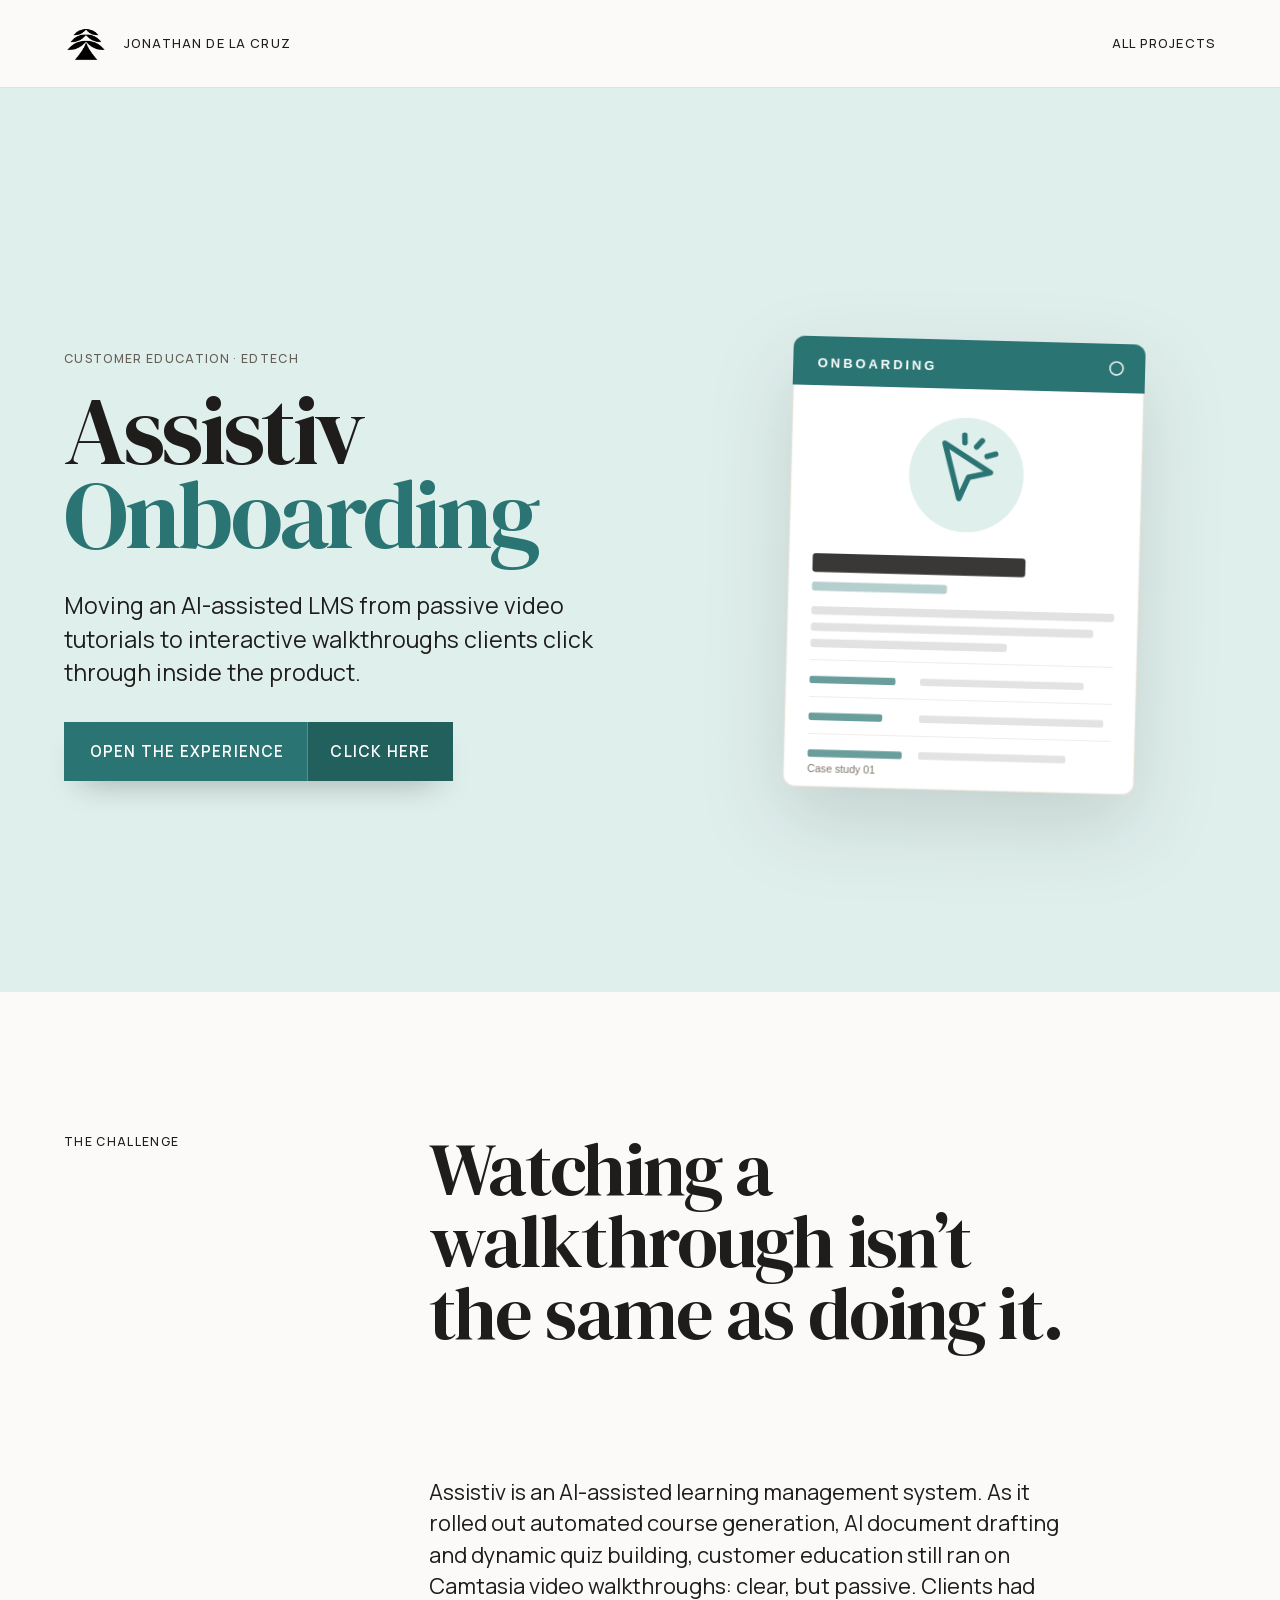
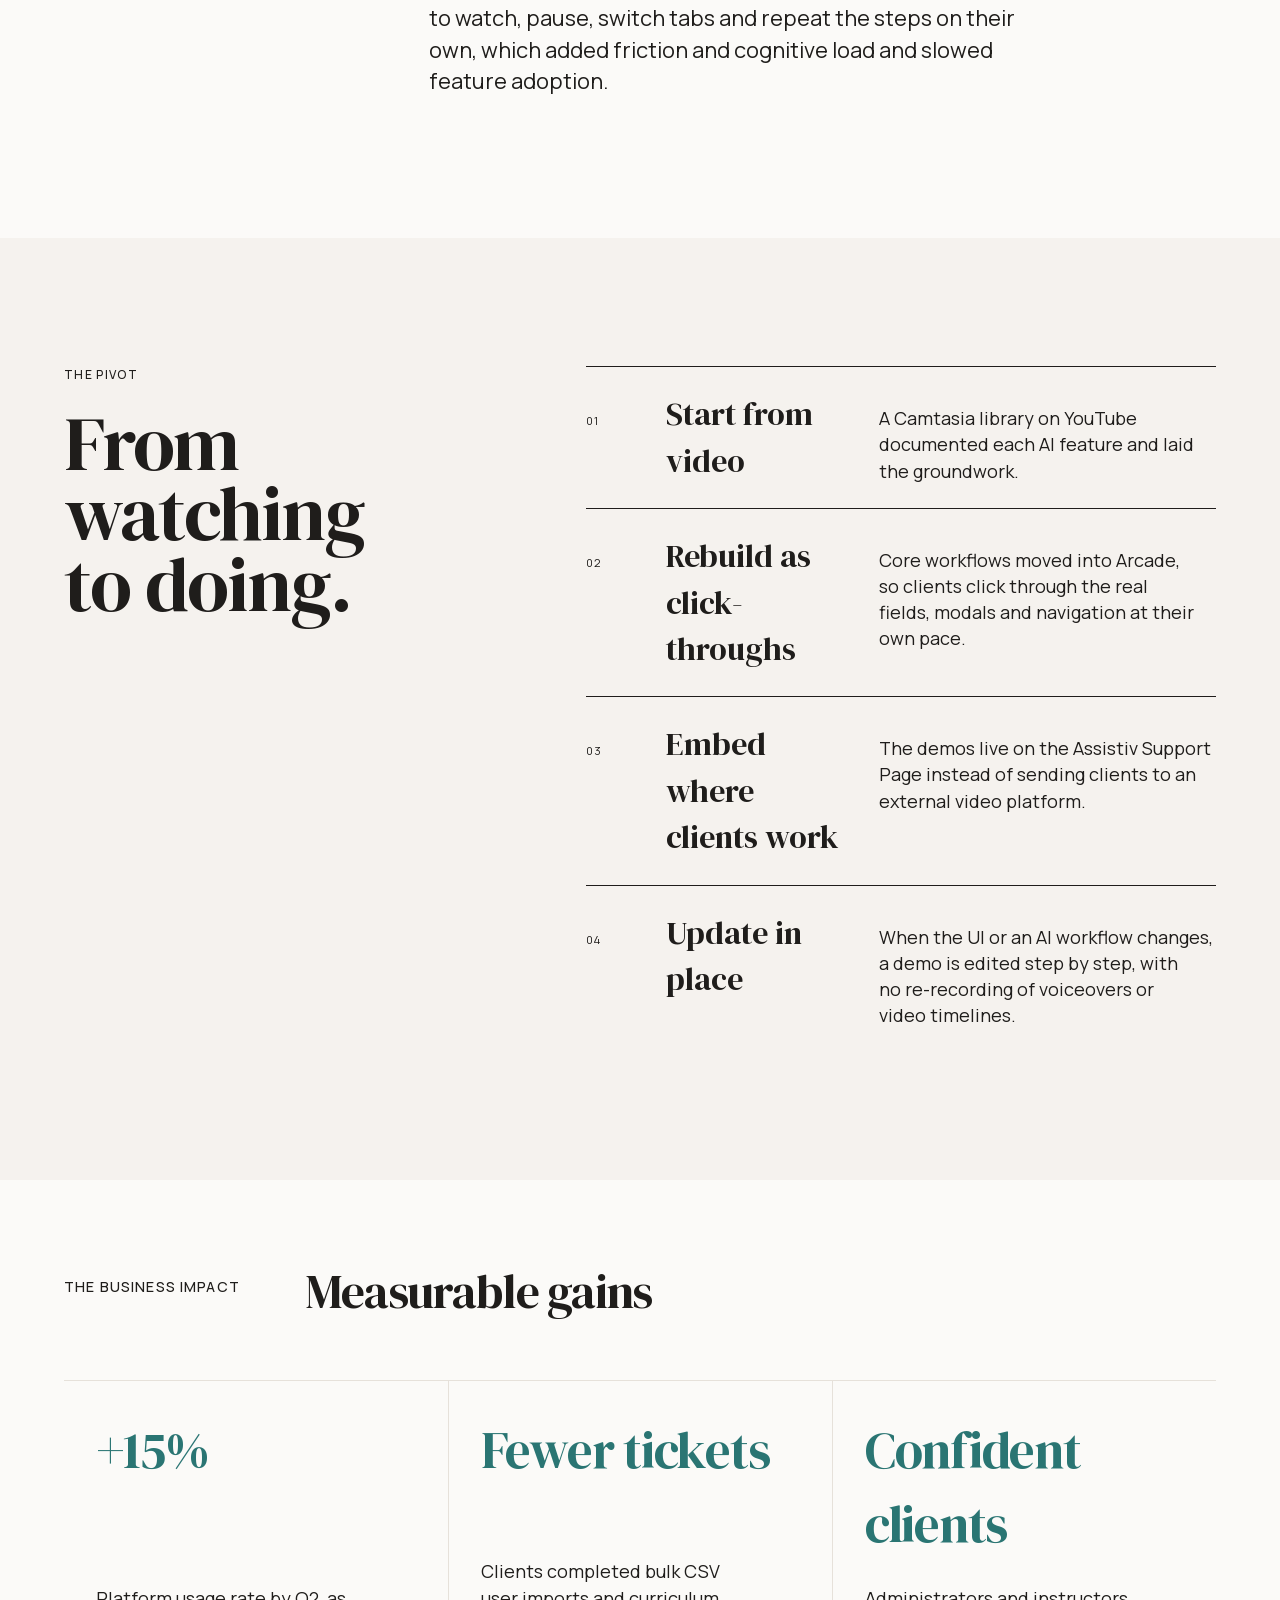
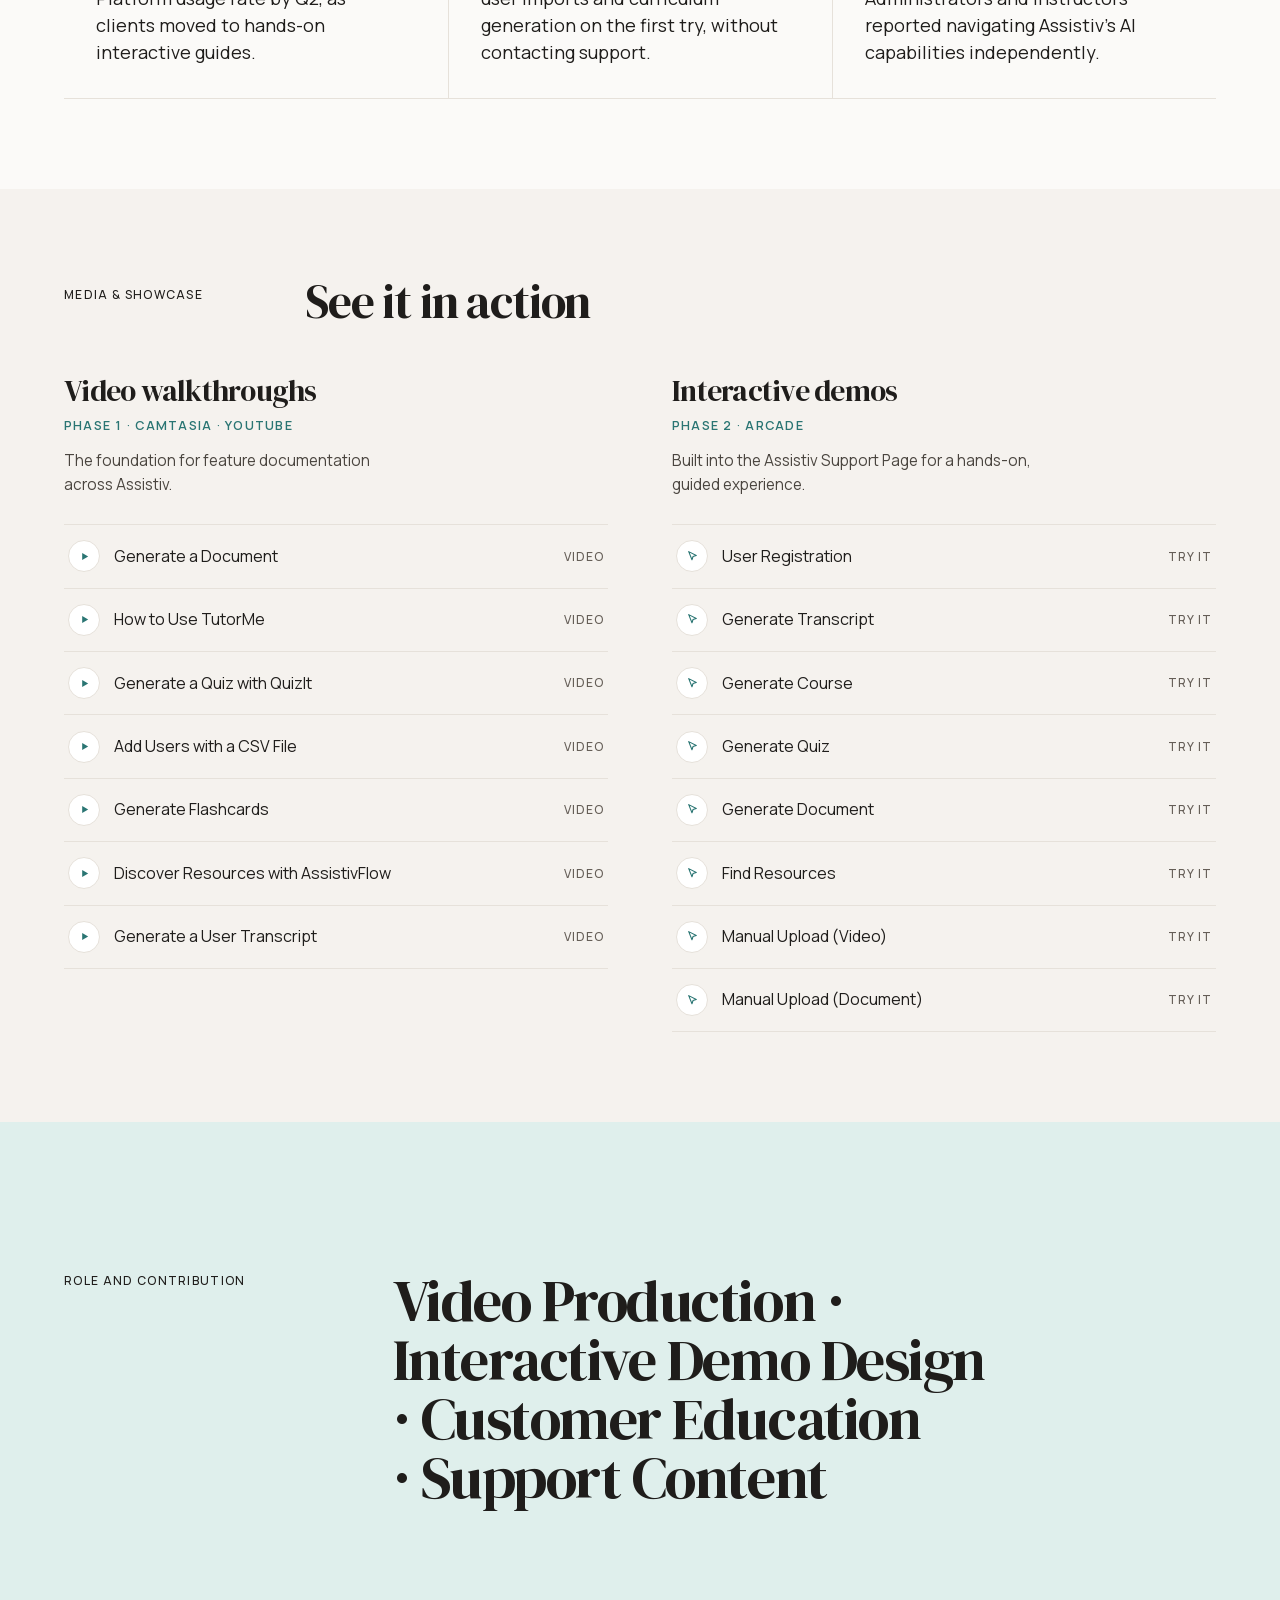
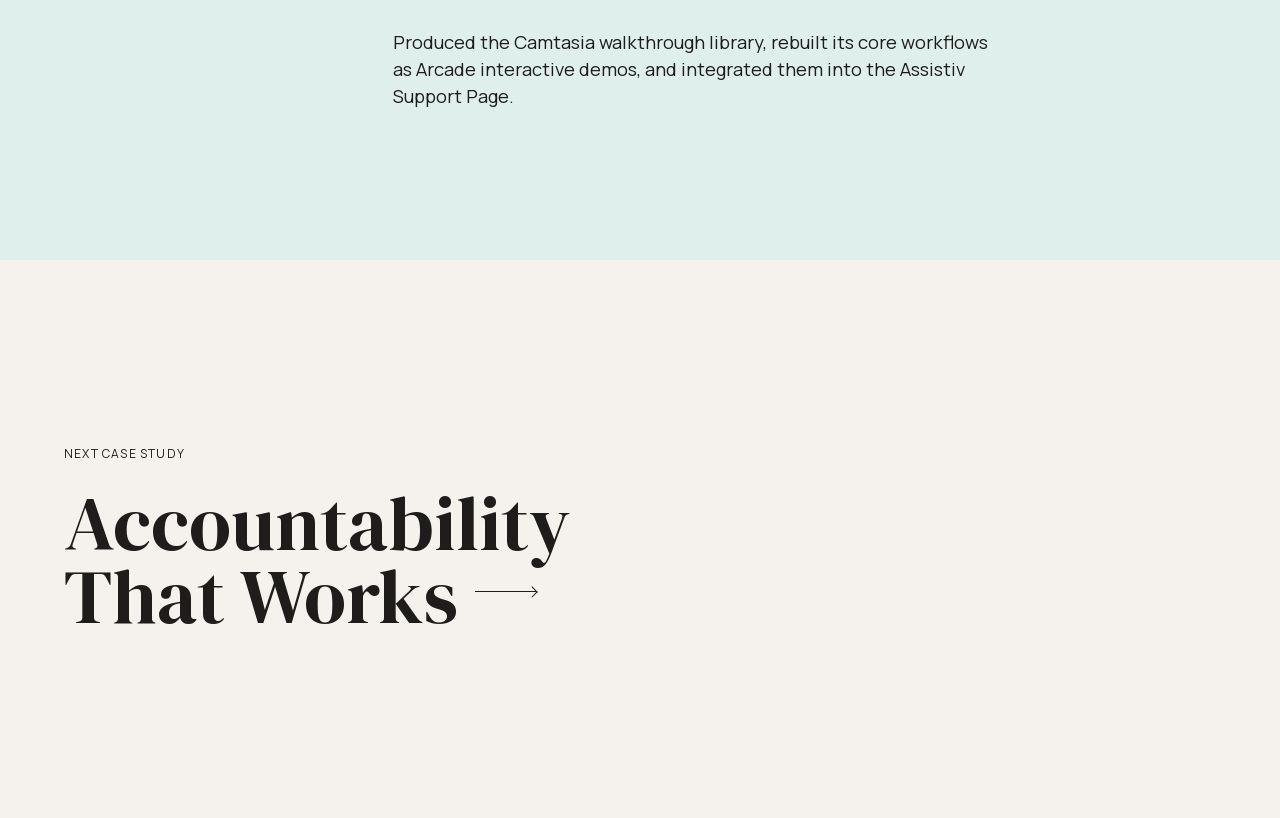
==== commit fd8af3e4: "Site updates: hero, tagline, demos, wording." ====
--- a/projects/01/index.html
+++ b/projects/01/index.html
@@ -3,10 +3,10 @@
 <head>
   <meta charset="UTF-8">
   <meta name="viewport" content="width=device-width, initial-scale=1">
-  <meta name="description" content="Assistiv Onboarding — moving an AI-assisted LMS’s customer education from passive video tutorials to interactive, in-product walkthroughs. A case study by Jonathan De La Cruz.">
+  <meta name="description" content="Assistiv Onboarding: moving an AI-assisted LMS’s customer education from passive video tutorials to interactive, in-product walkthroughs. A case study by Jonathan De La Cruz.">
   <link rel="icon" type="image/png" href="/brand/logo.png">
-  <title>Assistiv Onboarding — Jonathan De La Cruz</title>
-  <link rel="stylesheet" href="/_astro/global.C__PRQxV.css?v=2026091125">
+  <title>Assistiv Onboarding | Jonathan De La Cruz</title>
+  <link rel="stylesheet" href="/_astro/global.C__PRQxV.css?v=2026091131">
 </head>
 <body class="case-page case-01">
 <a class="skip-link" href="#main">Skip to main content</a>
@@ -42,7 +42,7 @@
   <section class="case-intro">
     <p class="case-number">The challenge</p>
     <h2>Watching a walkthrough isn’t the same as doing it.</h2>
-    <p>Assistiv is an AI-assisted learning management system. As it rolled out automated course generation, AI document drafting and dynamic quiz building, customer education still ran on Camtasia video walkthroughs — clear, but passive. Clients had to watch, pause, switch tabs and repeat the steps on their own, which added friction and cognitive load and slowed feature adoption.</p>
+    <p>Assistiv is an AI-assisted learning management system. As it rolled out automated course generation, AI document drafting and dynamic quiz building, customer education still ran on Camtasia video walkthroughs: clear, but passive. Clients had to watch, pause, switch tabs and repeat the steps on their own, which added friction and cognitive load and slowed feature adoption.</p>
   </section>
 
   <!-- ============ PIVOT ============ -->
@@ -62,7 +62,7 @@
         <p>The demos live on the Assistiv Support Page instead of sending clients to an external video platform.</p>
       </li>
       <li><span>Update in place</span>
-        <p>When the UI or an AI workflow changes, a demo is edited step by step — no re-recording voiceovers or video timelines.</p>
+        <p>When the UI or an AI workflow changes, a demo is edited step by step, with no re-recording of voiceovers or video timelines.</p>
       </li>
     </ol>
   </section>
@@ -145,6 +145,6 @@
 
 </main>
 
-<script type="module" src="/_astro/project-modal.js?v=2026091125"></script>
+<script type="module" src="/_astro/project-modal.js?v=2026091131"></script>
 </body>
 </html>
--- a/_astro/global.C__PRQxV.css
+++ b/_astro/global.C__PRQxV.css
@@ -214,73 +214,6 @@
 .hero-project-link:hover span {
   transform:translateY(.2rem)
 }
-.scratch-reveal {
-  z-index:3;
-  aspect-ratio:1.38;
-  cursor:crosshair;
-  touch-action:none;
-  width:clamp(23rem,38vw,34rem);
-  position:absolute;
-  bottom:clamp(3.5rem,7vh,5.5rem);
-  right:clamp(3rem,7vw,8rem);
-  overflow:hidden
-}
-.scratch-reveal:focus-visible {
-  outline:3px solid var(--teal-500);
-  outline-offset:.5rem
-}
-.scratch-underlay {
-  background:var(--paper-warm);
-  color:var(--teal-700);
-  clip-path:polygon(3% 7%,96% 0,100% 91%,7% 100%,0 54%);
-  flex-direction:column;
-  justify-content:center;
-  padding:clamp(2rem,4vw,4rem);
-  display:flex;
-  position:absolute;
-  inset:0;
-  overflow:hidden
-}
-.scratch-underlay span {
-  z-index:1;
-  font-family:var(--display);
-  font-size:clamp(2.4rem,4.2vw,4.8rem);
-  line-height:.88;
-  position:relative
-}
-.scratch-underlay span:nth-child(2) {
-  margin-left:12%
-}
-.scratch-underlay span:nth-child(3) {
-  margin-left:2%
-}
-.scratch-canvas {
-  z-index:2;
-  display:block;
-  position:absolute;
-  inset:0
-}
-.scratch-prompt {
-  z-index:3;
-  color:var(--accent-ink);
-  letter-spacing:.12em;
-  text-transform:uppercase;
-  pointer-events:none;
-  margin:0;
-  font-size:.7rem;
-  font-weight:500;
-  transition:opacity .25s;
-  position:absolute;
-  top:45%;
-  right:12%
-}
-.scratch-reveal.is-started .scratch-prompt {
-  opacity:0
-}
-.scratch-reveal.is-revealed .scratch-canvas {
-  opacity:0;
-  transition:opacity .45s
-}
 .hero-showcase {
   background:var(--paper-warm);
   min-width:0
@@ -1810,22 +1743,6 @@
   .hero-project-link {
     margin-top:2.75rem
   }
-  .scratch-reveal {
-    right:var(--gutter);
-    width:min(9.5rem,37vw);
-    top:5.8rem;
-    bottom:auto
-  }
-  .scratch-underlay {
-    padding:1rem
-  }
-  .scratch-underlay span {
-    font-size:clamp(.8rem,4.15vw,1.2rem)
-  }
-  .scratch-prompt {
-    font-size:.48rem;
-    right:8%
-  }
   .hero-showcase {
     display:block
   }
@@ -2943,7 +2860,7 @@
 .project-mosaic .project-tile--01 .tile-copy>p:last-child {
   max-width:42ch
 }
-/* ============ Hero: "Hello" + centred scratch reveal ============ */
+/* ============ Hero: "Hello" + name and title ============ */
 .hero-hello {
   margin:0 0 1rem;
   font-family:var(--display);
@@ -2953,90 +2870,63 @@
   letter-spacing:-.02em;
   color:var(--ink)
 }
-.scratch-underlay {
+/* Name and title: plain lettering, centred. */
+.hero-identity {
+  text-align:center;
+  flex-direction:column;
   align-items:center;
   gap:.7rem;
-  text-align:center
-}
-.scratch-reveal .scratch-underlay .scratch-name {
-  margin:0;
+  display:flex
+}
+.hero-identity p {
+  margin:0
+}
+.hero-identity-name {
   font-family:var(--display);
-  font-size:clamp(1.6rem, 2.9vw, 2.8rem);
+  font-size:clamp(2.2rem, 3.4vw, 3.4rem);
   line-height:1.05;
   text-wrap:balance;
   color:var(--ink)
 }
-.scratch-reveal .scratch-underlay .scratch-title {
-  margin:0;
+.hero-identity-title {
   font-family:var(--sans);
-  font-size:clamp(.78rem, 1vw, 1rem);
+  font-size:clamp(.95rem, 1.2vw, 1.2rem);
   line-height:1.45;
   text-wrap:balance;
   color:var(--teal-700)
 }
-.scratch-reveal .scratch-prompt {
-  inset:50% auto auto 50%;
-  transform:translate(-50%, -50%);
-  white-space:nowrap
+/* Phones: name and title centred above "Hello". */
+.hero {
+  flex-direction:column;
+  display:flex
+}
+.hero .hero-identity {
+  order:-1;
+  align-self:center;
+  width:calc(100vw - 2 * var(--gutter));
+  margin-top:7rem
+}
+.hero .hero-copy {
+  min-height:0;
+  padding-top:2.5rem
 }
 @media (width<=800px) {
   .hero-hello {
     font-size:clamp(3.5rem, 17vw, 5rem)
   }
-  .scratch-underlay {
-    gap:.3rem
-  }
-  .scratch-reveal .scratch-underlay .scratch-name {
-    font-size:clamp(.85rem, 4vw, 1.05rem)
-  }
-  .scratch-reveal .scratch-underlay .scratch-title {
-    font-size:.56rem;
-    line-height:1.3
-  }
-}
-/* Scratch panel: centred at the top of the hero, in the page flow (not floating), so it
-   can never overlap "Hello" and the headline, which follow directly below it. */
-.hero {
-  flex-direction:column;
-  display:flex
-}
-.hero .scratch-reveal {
-  inset:auto;
-  order:-1;
-  align-self:center;
-  width:clamp(24rem, 46vw, 40rem);
-  margin-top:clamp(6.5rem, 13vh, 9rem);
-  position:relative
-}
-.hero .hero-copy {
-  min-height:0;
-  padding-top:clamp(2.5rem, 5vh, 4rem)
-}
-.scratch-reveal .scratch-underlay .scratch-name {
-  font-size:clamp(2.2rem, 3.6vw, 3.4rem)
-}
-.scratch-reveal .scratch-underlay .scratch-title {
-  font-size:clamp(.95rem, 1.3vw, 1.25rem)
-}
-@media (width<=800px) {
-  .hero .scratch-reveal {
-    width:calc(100vw - 2 * var(--gutter));
-    margin-top:6rem
-  }
-  .hero .hero-copy {
-    min-height:0;
-    padding-top:2.5rem
-  }
-  .scratch-reveal .scratch-underlay .scratch-name {
+  .hero-identity {
+    gap:.35rem
+  }
+  .hero-identity-name {
     font-size:clamp(1.35rem, 6.8vw, 1.9rem)
   }
-  .scratch-reveal .scratch-underlay .scratch-title {
+  .hero-identity-title {
     font-size:clamp(.8rem, 3.6vw, .95rem)
   }
 }
-/* Hero on tablets and up: "Hello" and the scratch panel share one row. Equal 1fr side
-   columns centre the panel on the page; align-items:center puts it at the same height as
-   the Hello block. The panel's width is capped so it always clears the copy on its left. */
+/* Tablets and up: "Hello" and the name share one row. Equal 1fr side columns centre the
+   name on the page; align-items:center puts it at the same height as the Hello block. Its
+   width is capped so it always clears the copy on its left. */
 @media (width>800px) {
   .hero {
     grid-template-columns:1fr auto 1fr;
@@ -3046,29 +2936,13 @@
   }
   .hero .hero-copy {
     grid-area:1/1;
-    min-height:0;
     padding:clamp(2rem, 5vh, 4rem) 1.5rem clamp(2rem, 5vh, 4rem) var(--gutter)
   }
-  .hero .scratch-reveal {
+  .hero .hero-identity {
     grid-area:1/2;
     align-self:center;
     width:clamp(20rem, 40vw, 38rem);
     margin:0
-  }
-}
-/* The reveal shows only the lettering — no paper panel behind it. The teal scratch
-   cover (the canvas) is unchanged. */
-.scratch-underlay {
-  background:none;
-  clip-path:none;
-  padding:clamp(1.25rem, 2.5vw, 2.5rem)
-}
-@media (width>800px) {
-  .scratch-reveal .scratch-underlay .scratch-name {
-    font-size:clamp(2.2rem, 3.4vw, 3.4rem)
-  }
-  .scratch-reveal .scratch-underlay .scratch-title {
-    font-size:clamp(.95rem, 1.2vw, 1.2rem)
   }
 }
 /* "Next case study" link: title and arrow only — no underline. The underline sat low
@@ -3261,8 +3135,7 @@
   outline:3px solid var(--teal-700);
   outline-offset:4px
 }
-a:focus-visible,
-.scratch-reveal:focus-visible {
+a:focus-visible {
   outline-color:var(--teal-700)
 }
 /* Readable labels: nothing below 12px. */
@@ -3285,9 +3158,6 @@
 .matrix thead th:first-child,
 .matrix tbody th {
   font-size:.78rem
-}
-.scratch-reveal .scratch-prompt {
-  font-size:clamp(.8rem, 1.1vw, .95rem)
 }
 /* Tap targets: small links get a 44px-tall hit area without changing their look. */
 .site-header nav a,
@@ -3335,12 +3205,6 @@
     display:none
   }
 }
-/* Phones: vertical swipes on the scratch panel scroll the page; sideways strokes scratch. */
-@media (pointer:coarse) {
-  .scratch-reveal {
-    touch-action:pan-y
-  }
-}
 /* Reduced motion: no transitions or animations. */
 @media (prefers-reduced-motion:reduce) {
   *, *::before, *::after {
@@ -3385,3 +3249,174 @@
     font-size:clamp(2.4rem, 13vw, 3rem)
   }
 }
+/* Projects heading row. Phones and tablets: the tagline sits under "Projects", aligned
+   left. Desktops (1200px+ with a mouse or trackpad, so iPads never qualify): the tagline
+   is centred on the page, level with "Projects" (the same composition as the hero). The
+   side columns are 1fr, so "Projects" always keeps its room. */
+@media (width>800px) {
+  .project-index-heading {
+    grid-template-columns:1fr;
+    align-items:start;
+    gap:1.25rem
+  }
+}
+@media (width>=1200px) and (hover:hover) and (pointer:fine) {
+  .project-index-heading {
+    grid-template-columns:1fr auto 1fr;
+    align-items:center;
+    column-gap:1.5rem
+  }
+  .project-index-heading h2 {
+    grid-area:1/1
+  }
+  .project-index-heading p {
+    grid-area:1/2;
+    width:clamp(16rem, 34vw, 34rem);
+    max-width:none;
+    text-align:center;
+    text-wrap:balance
+  }
+}
+/* ============ Modal: full-screen toggle ============
+   Shown under documents (video players and Arcade demos don't get it). The full-screen
+   layout fills the screen with a slim dark bar for "Exit full screen" and Close. */
+.pm-tools {
+  margin-top:.9rem;
+  flex-wrap:wrap;
+  justify-content:center;
+  align-items:center;
+  gap:.5rem 1rem;
+  display:flex
+}
+.pm-expand {
+  min-height:44px;
+  padding:.55rem 1.1rem;
+  font:inherit;
+  font-size:.85rem;
+  font-weight:600;
+  color:var(--pm-strong);
+  background:#FFFFFF;
+  border:1px solid var(--line);
+  border-radius:999px;
+  cursor:pointer;
+  align-items:center;
+  gap:.5rem;
+  transition:border-color .2s, background .2s;
+  display:inline-flex
+}
+.pm-expand:hover {
+  border-color:var(--pm-strong)
+}
+.pm-expand:focus-visible {
+  outline:3px solid var(--pm-strong);
+  outline-offset:3px
+}
+.pm-expand .i-collapse,
+.pm--full .pm-expand .i-expand {
+  display:none
+}
+.pm--full .pm-expand .i-collapse {
+  display:inline
+}
+.pm.pm--full {
+  width:100vw;
+  height:100vh;
+  height:100dvh;
+  max-width:none;
+  max-height:none;
+  margin:0;
+  inset:0;
+  background:var(--ink);
+  border-radius:0;
+  overflow:hidden
+}
+.pm--full .pm-card {
+  height:100%;
+  flex-direction:column;
+  display:flex
+}
+.pm--full .pm-header {
+  flex:none;
+  height:3.5rem;
+  background:var(--ink);
+  border-radius:0
+}
+.pm--full .pm-close {
+  top:50%;
+  transform:translateY(-50%)
+}
+.pm--full .pm-avatar,
+.pm--full .pm-title,
+.pm--full .pm-category,
+.pm--full .pm-desc,
+.pm--full .pm-source {
+  display:none
+}
+.pm--full .pm-body,
+.pm--full .pm-player {
+  flex:1;
+  min-height:0;
+  margin:0;
+  padding:0;
+  flex-direction:column;
+  display:flex
+}
+.pm--full .pm-frame {
+  flex:1;
+  width:100%;
+  height:auto;
+  aspect-ratio:auto;
+  margin:0;
+  border-radius:0
+}
+.pm--full .pm-tools {
+  z-index:2;
+  height:3.5rem;
+  margin:0;
+  padding:0 .75rem;
+  flex-wrap:nowrap;
+  justify-content:flex-start;
+  position:fixed;
+  top:0;
+  left:0;
+  right:3.75rem
+}
+.pm--full .pm-expand {
+  flex:none;
+  color:#FFFFFF;
+  background:#ffffff1f;
+  border-color:#ffffff4d
+}
+.pm--full .pm-expand:focus-visible {
+  outline-color:#FFFFFF
+}
+/* Phones held sideways: a thinner bar leaves more height for the demo. */
+@media (orientation:landscape) and (max-height:500px) {
+  .pm--full .pm-header,
+  .pm--full .pm-tools {
+    height:2.9rem
+  }
+  .pm--full .pm-expand {
+    min-height:36px;
+    padding-block:.35rem
+  }
+}
+/* Arcade demos on phones and tablets: a note that they're built for larger screens.
+   Laptops and desktops never see it. */
+.pm-device-note {
+  display:none
+}
+@media (pointer:coarse) {
+  .pm--arcade .pm-device-note {
+    max-width:36rem;
+    margin:.9rem auto 0;
+    padding:.7rem 1rem;
+    font-size:.82rem;
+    line-height:1.5;
+    color:var(--ink);
+    background:var(--pm-tint);
+    border-radius:.7rem;
+    text-align:center;
+    display:block
+  }
+}
